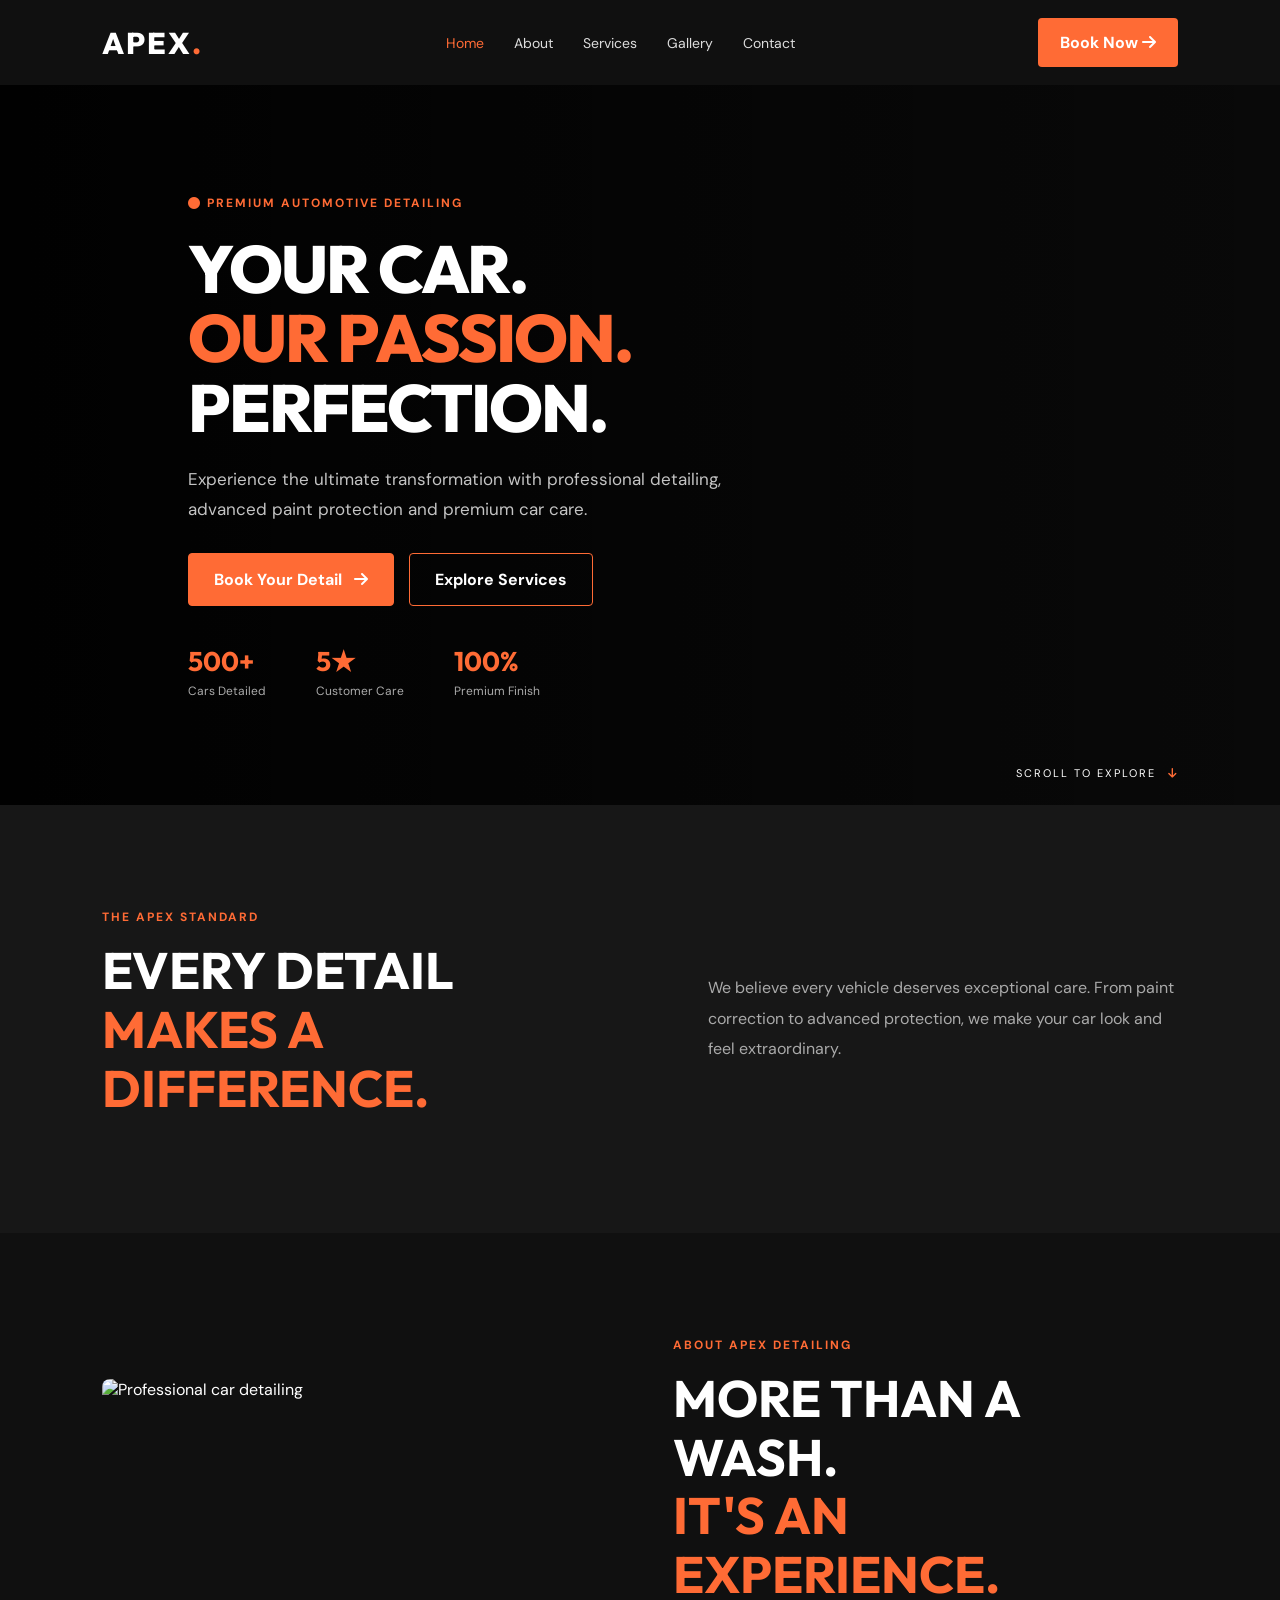
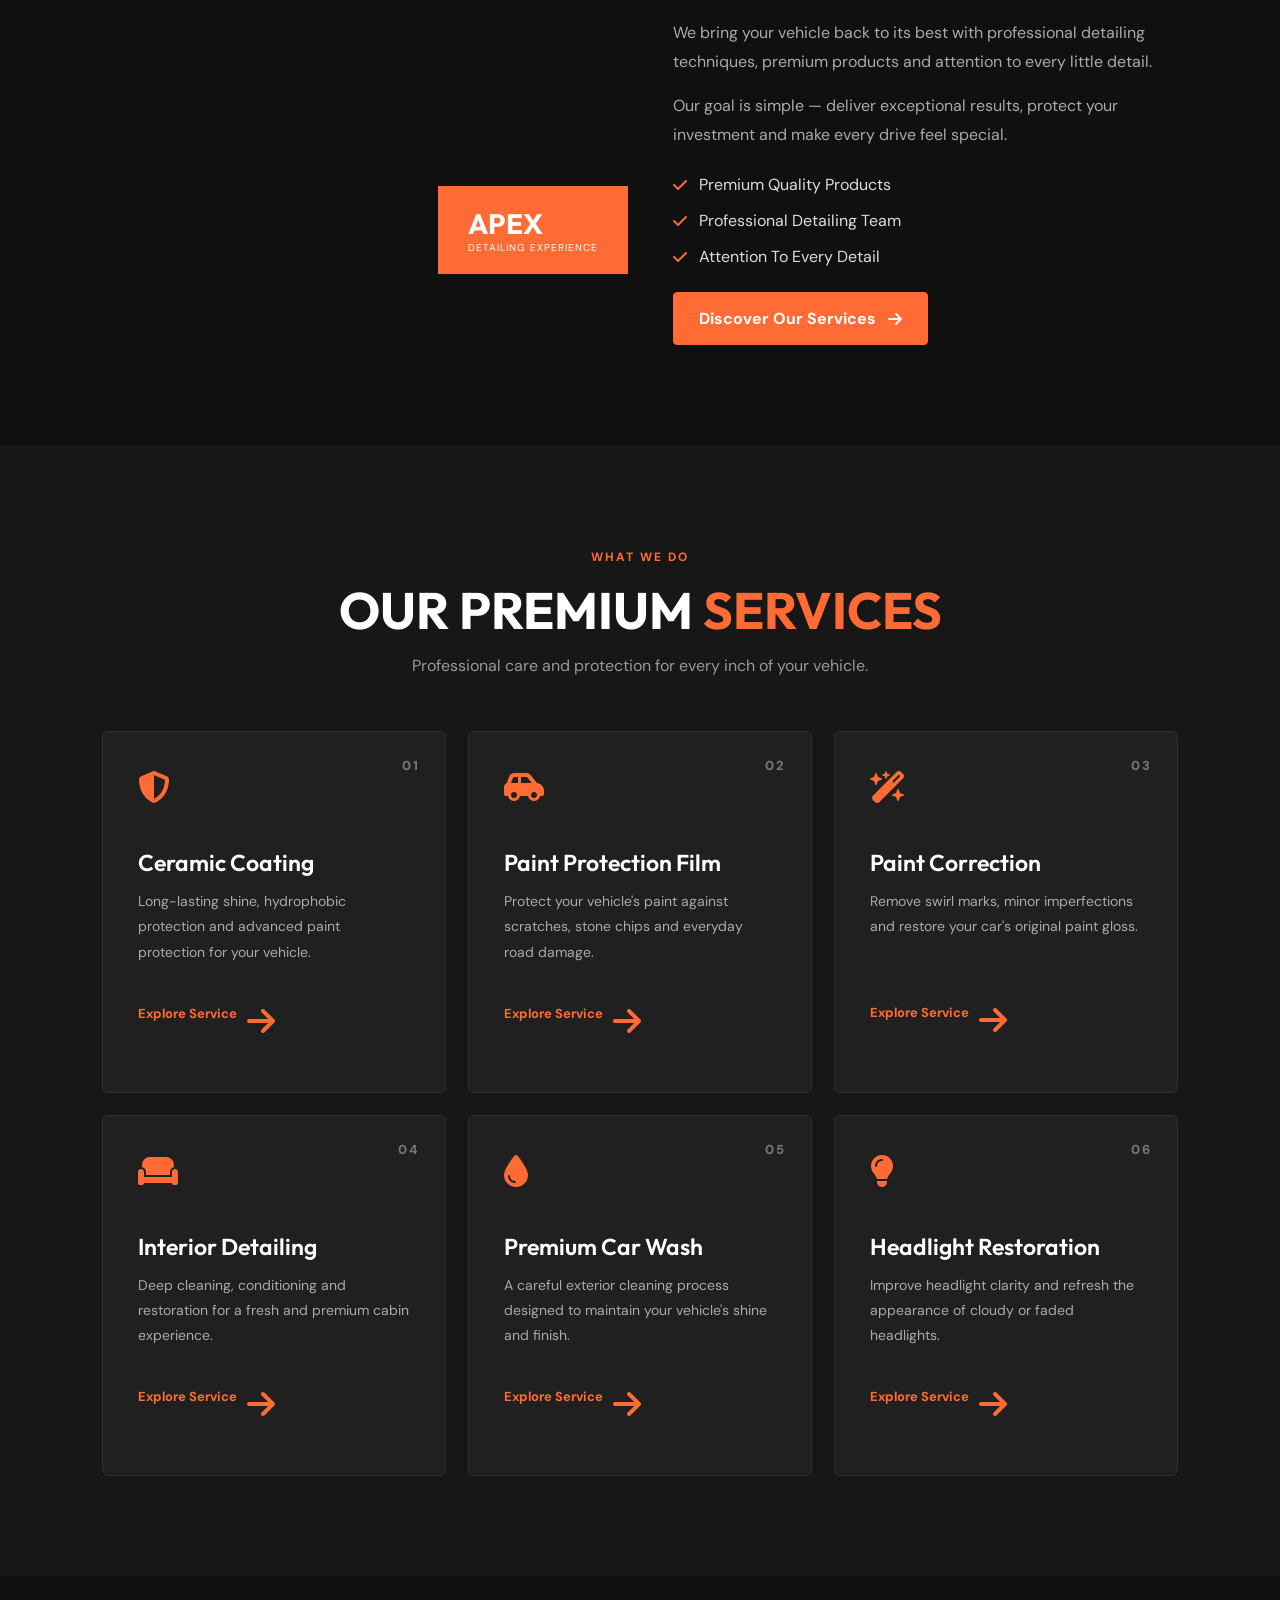
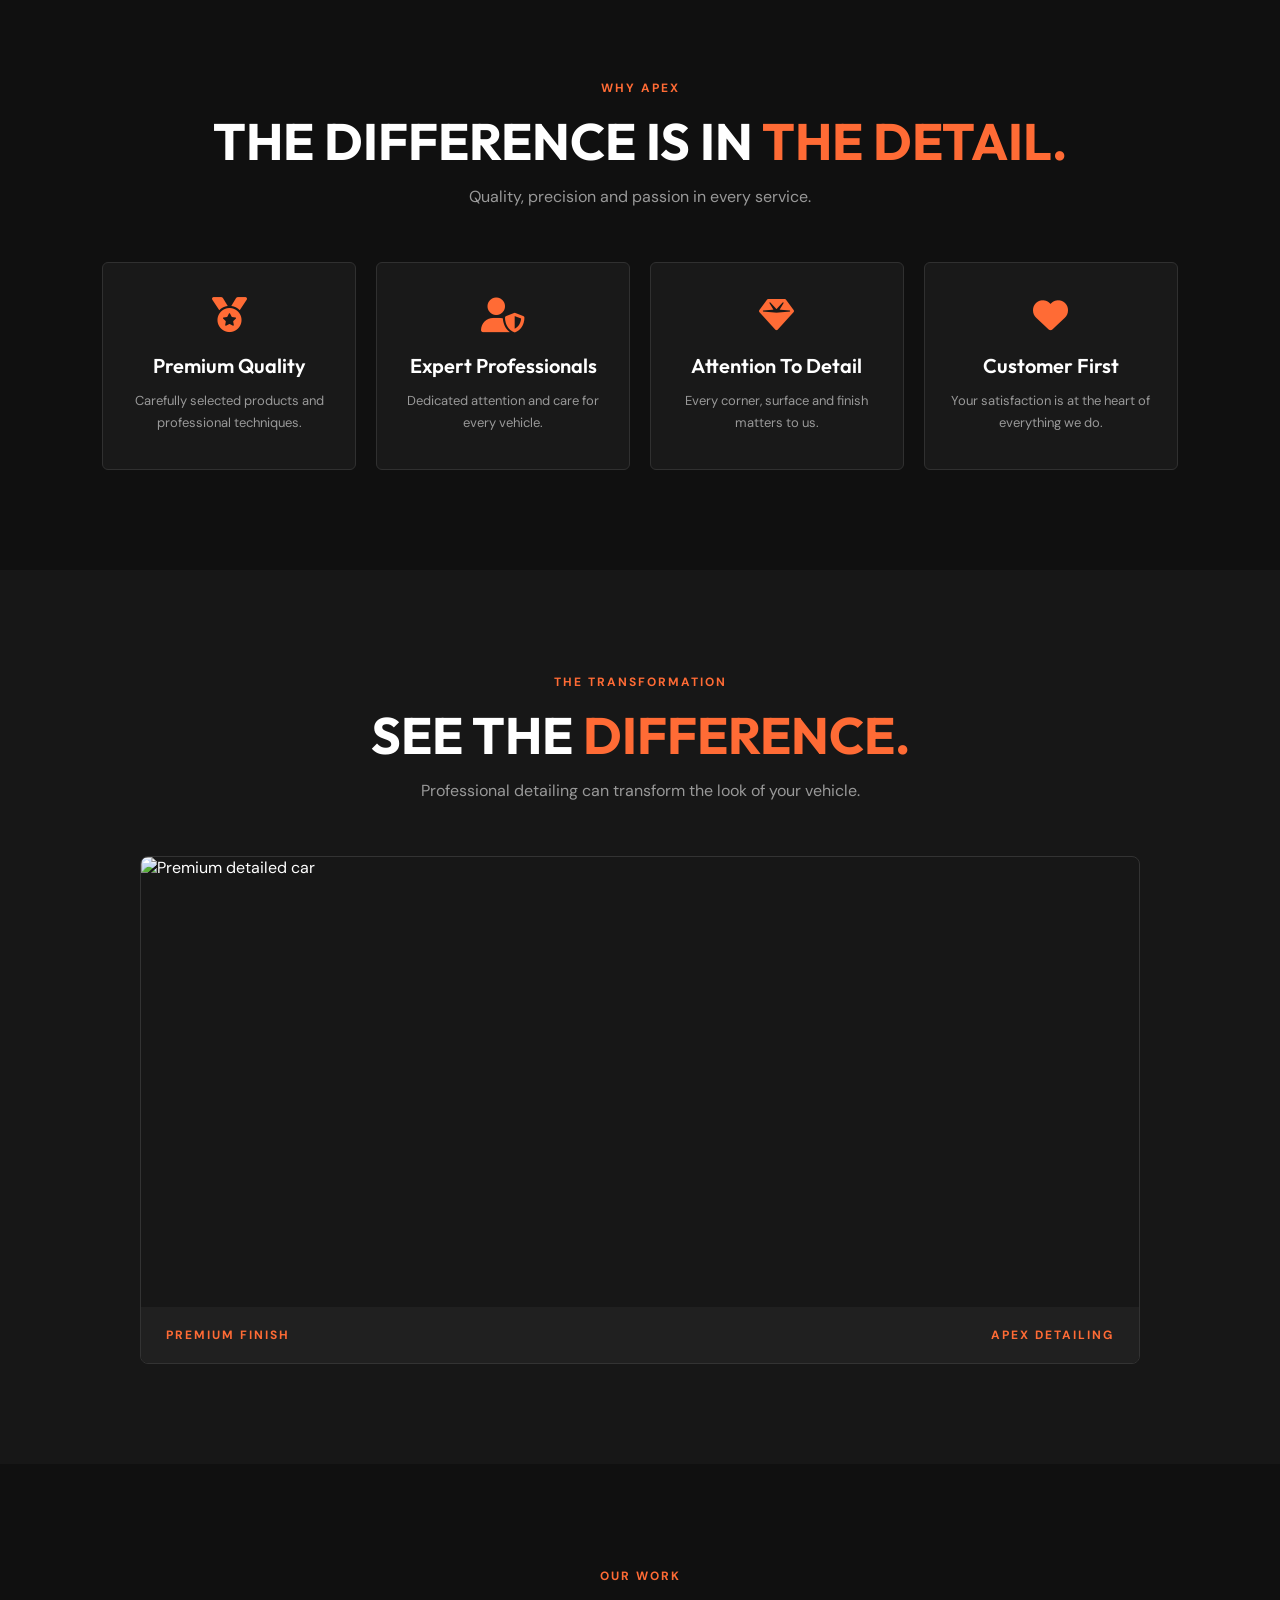
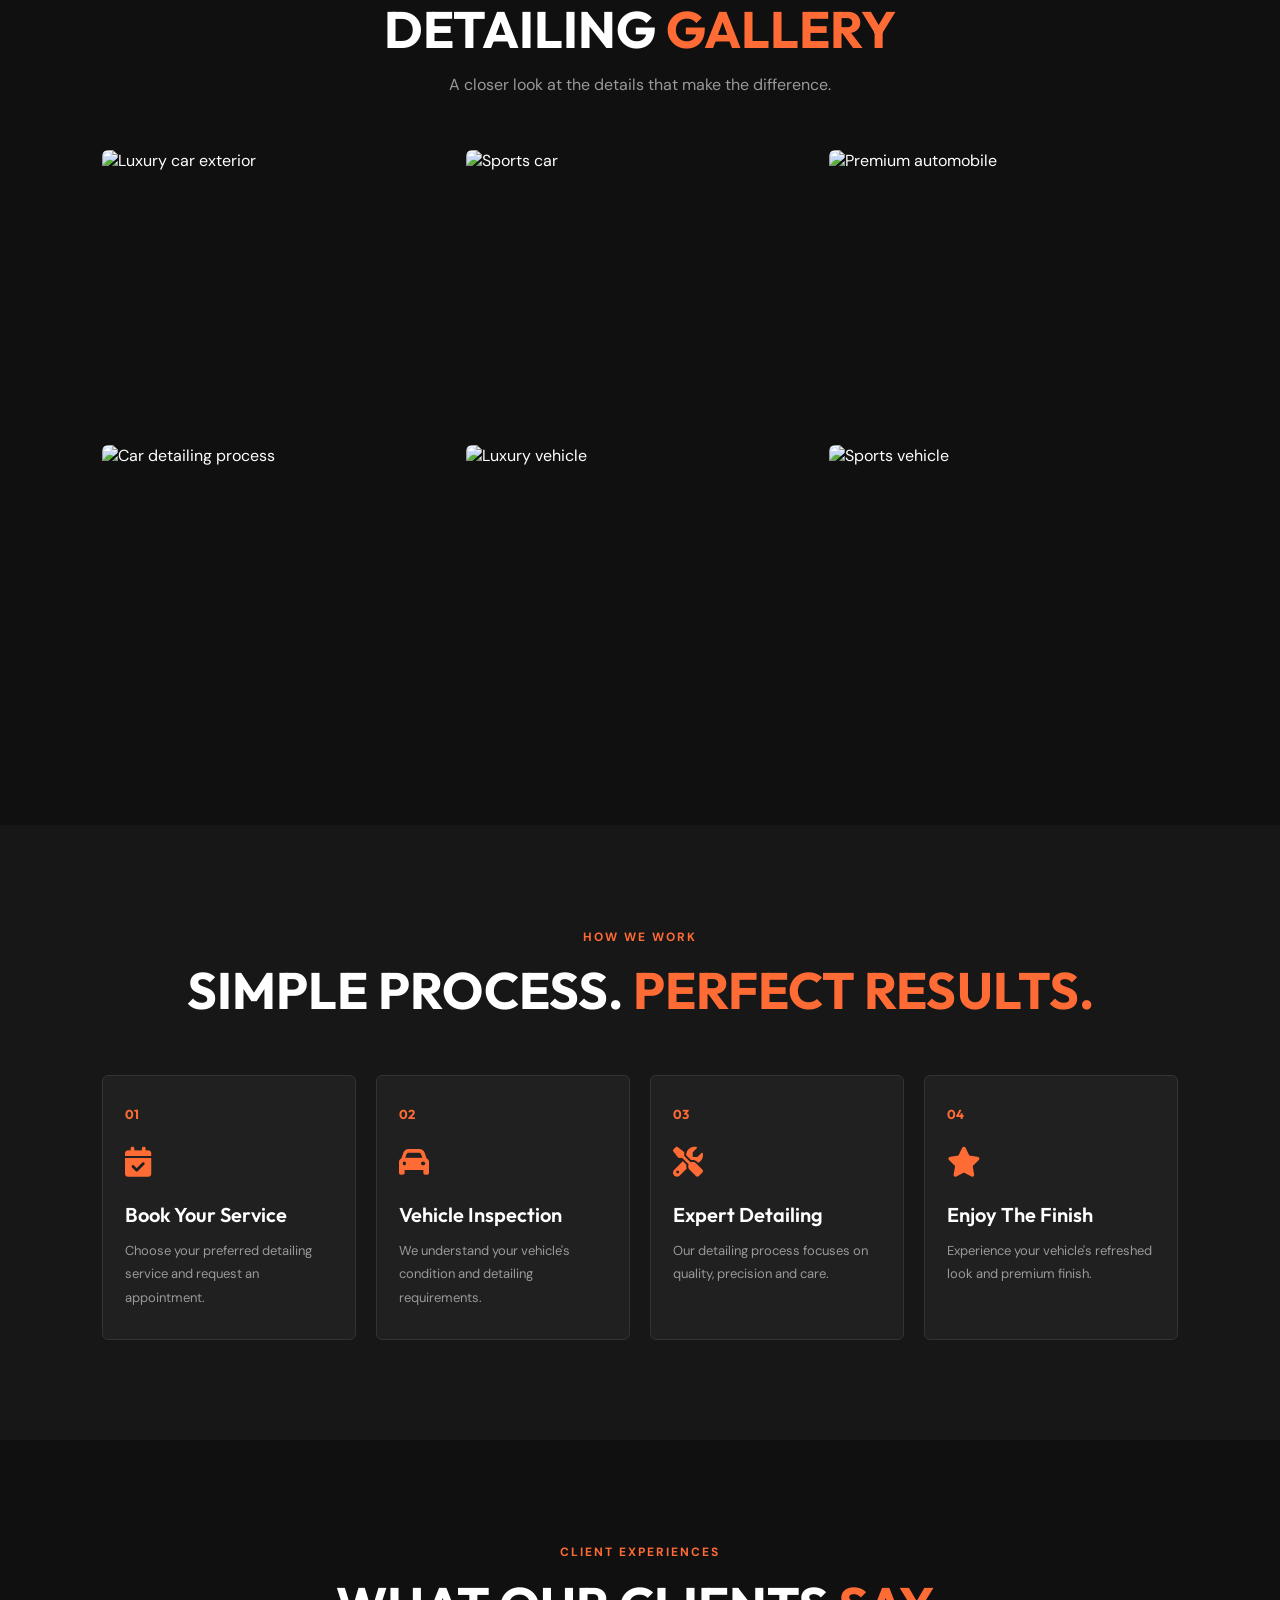
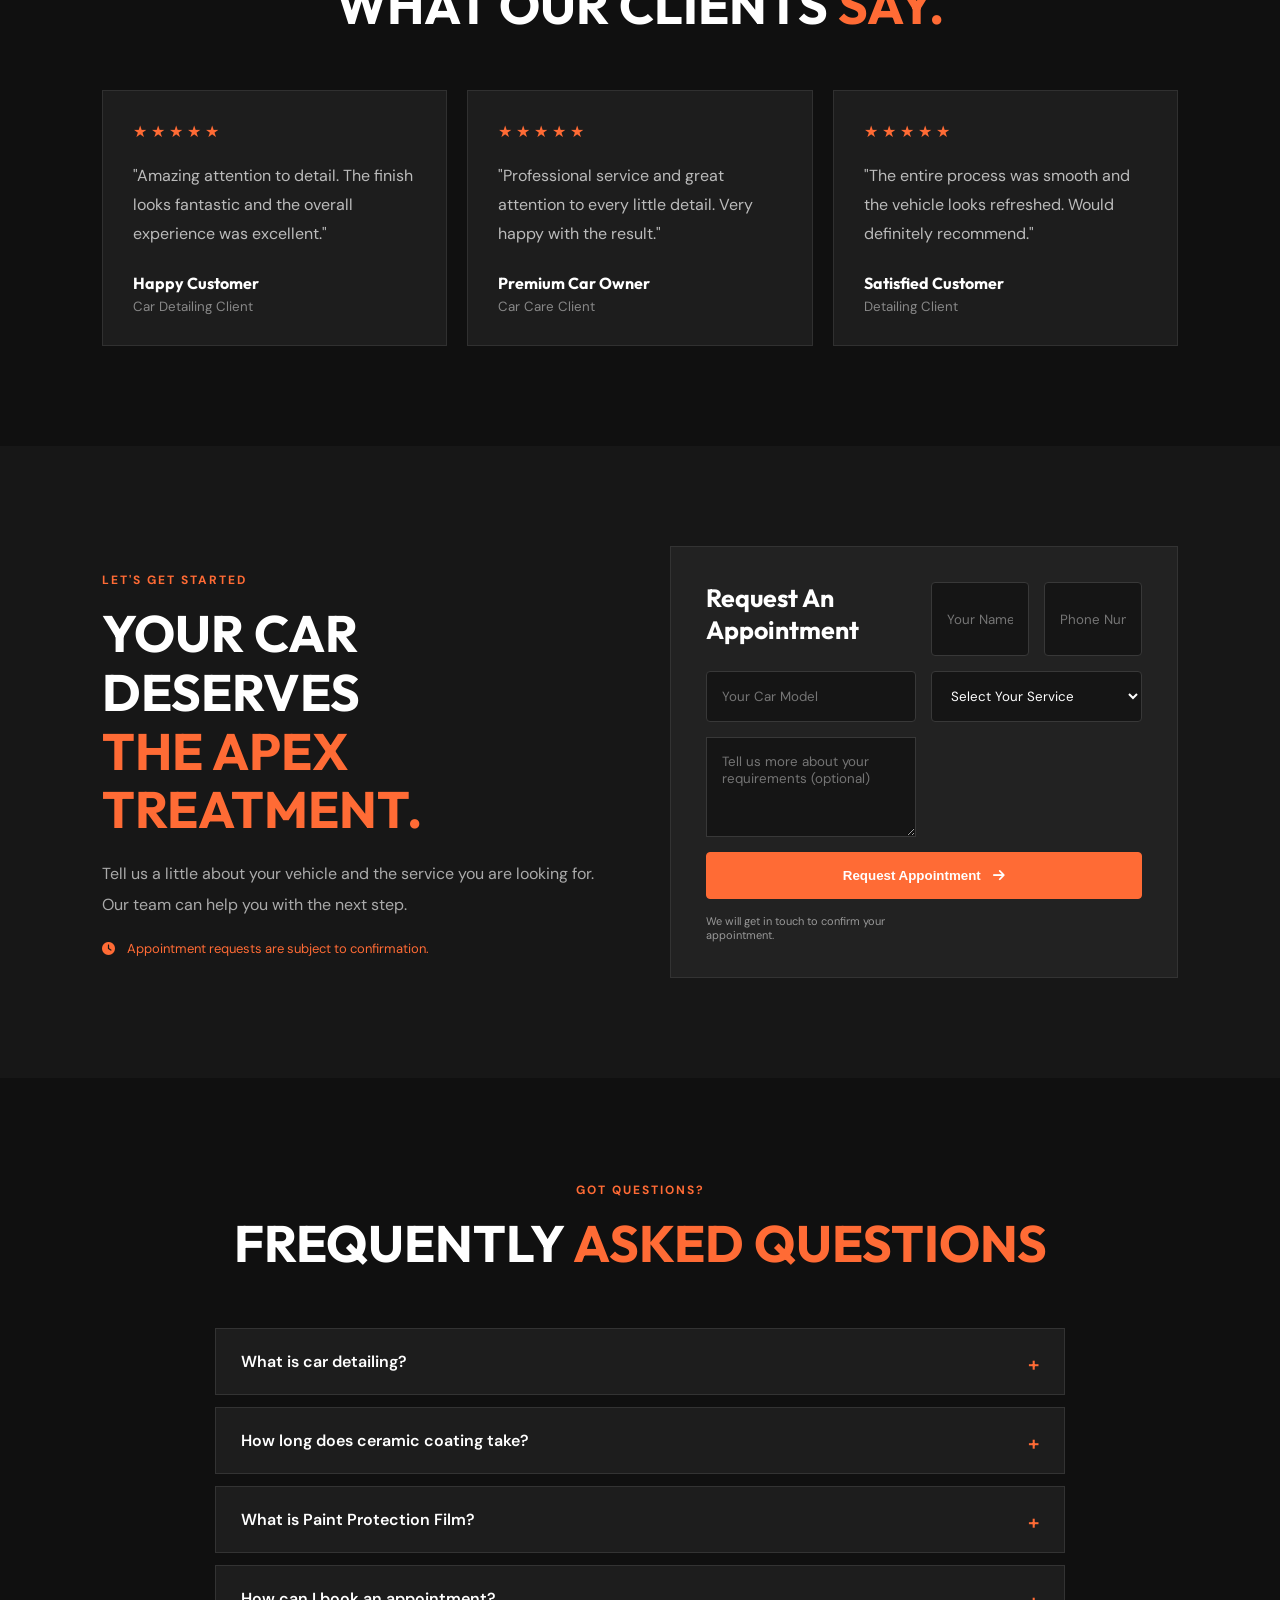
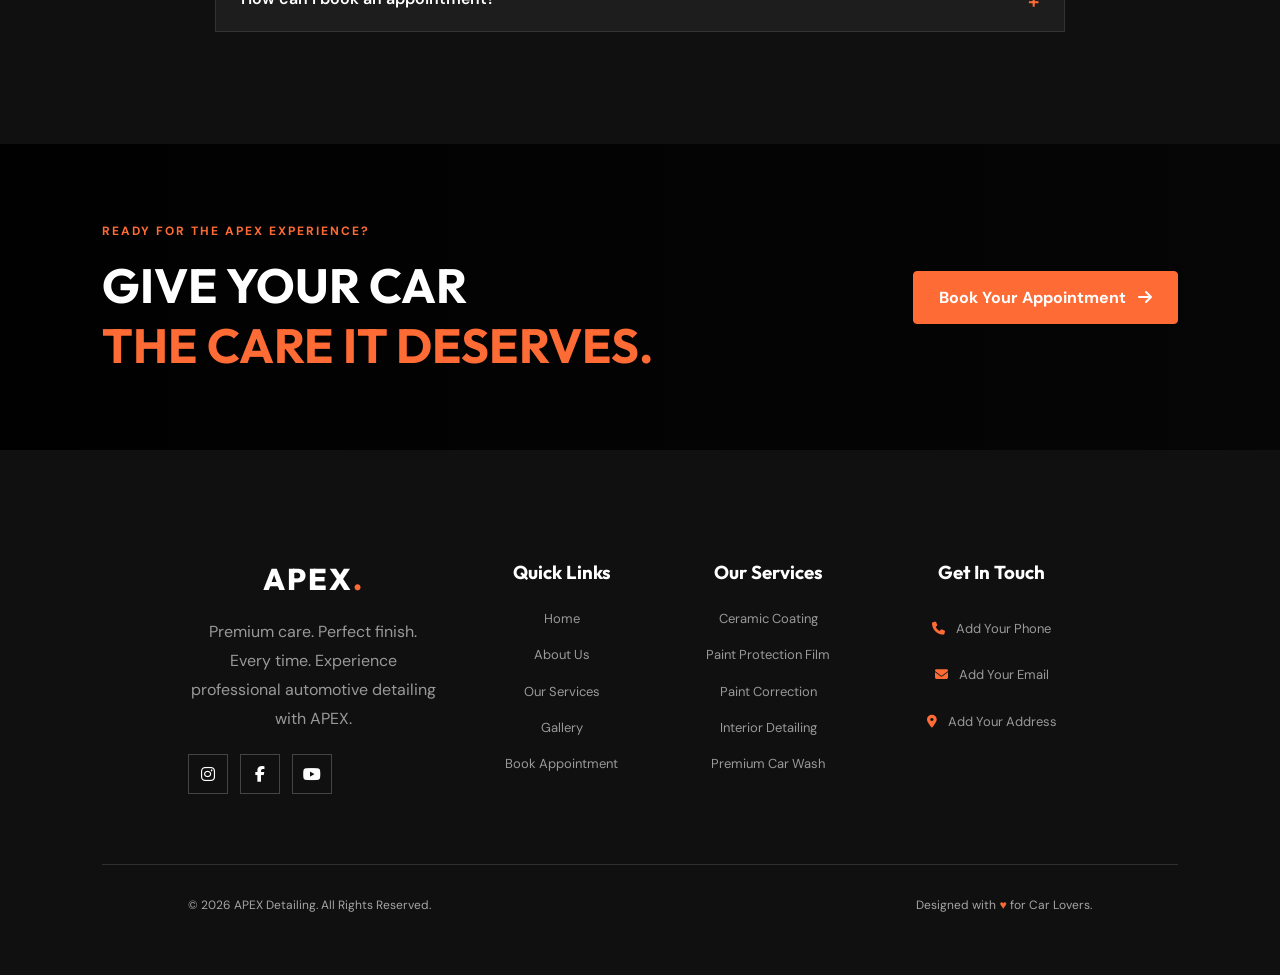
==== index.html @ 1a7682ca "initial website" ====
<!DOCTYPE html>
<html lang="en">
<head>
    <meta charset="UTF-8">
    <meta name="viewport" content="width=device-width, initial-scale=1.0">

    <title>APEX Detailing | Premium Car Care & Protection</title>

    <meta name="description" content="APEX Detailing offers premium car detailing, ceramic coating, paint protection film, interior detailing and paint correction.">

    <link rel="preconnect" href="https://fonts.googleapis.com">
    <link rel="preconnect" href="https://fonts.gstatic.com" crossorigin>

    <link href="https://fonts.googleapis.com/css2?family=DM+Sans:wght@400;500;600;700&family=Outfit:wght@400;500;600;700;800&display=swap" rel="stylesheet">

    <link rel="stylesheet" href="https://cdnjs.cloudflare.com/ajax/libs/font-awesome/6.5.0/css/all.min.css">

    <link rel="stylesheet" href="style.css">
</head>

<body>

<!-- NAVBAR -->
<header class="navbar">
    <a href="#home" class="logo">APEX<span>.</span></a>

    <nav id="navLinks">
        <a href="#home" class="active">Home</a>
        <a href="index.html">About</a>
        <a href="services.html">Services</a>
        <a href="gallery.html">Gallery</a>
        <a href="contact.html">Contact</a>
    </nav>

    <a href="booking.html" class="nav-btn">
        Book Now <i class="fa-solid fa-arrow-right"></i>
    </a>

    <button class="menu-btn" id="menuBtn" aria-label="Open menu">
        <i class="fa-solid fa-bars"></i>
    </button>
</header>


<!-- HERO SECTION -->
<section class="hero" id="home">

    <div class="hero-overlay"></div>

    <div class="hero-content">

        <span class="tag">
            <i class="fa-solid fa-circle"></i>
            PREMIUM AUTOMOTIVE DETAILING
        </span>

        <h1>
            YOUR CAR.<br>
            <span>OUR PASSION.</span><br>
            PERFECTION.
        </h1>

        <p>
            Experience the ultimate transformation with professional
            detailing, advanced paint protection and premium car care.
        </p>

        <div class="hero-buttons">

            <a href="#booking" class="primary-btn">
                Book Your Detail
                <i class="fa-solid fa-arrow-right"></i>
            </a>

            <a href="#services" class="secondary-btn">
                Explore Services
            </a>

        </div>

        <div class="hero-stats">

            <div>
                <strong>500+</strong>
                <small>Cars Detailed</small>
            </div>

            <div>
                <strong>5★</strong>
                <small>Customer Care</small>
            </div>

            <div>
                <strong>100%</strong>
                <small>Premium Finish</small>
            </div>

        </div>

    </div>

    <div class="hero-scroll">
        <span>SCROLL TO EXPLORE</span>
        <i class="fa-solid fa-arrow-down"></i>
    </div>

</section>


<!-- BRAND INTRO -->
<section class="brand-intro section">

    <div class="brand-intro-content">

        <span class="tag">THE APEX STANDARD</span>

        <h2>
            EVERY DETAIL<br>
            <span>MAKES A DIFFERENCE.</span>
        </h2>

    </div>

    <p>
        We believe every vehicle deserves exceptional care.
        From paint correction to advanced protection, we make
        your car look and feel extraordinary.
    </p>

</section>


<!-- ABOUT SECTION -->
<section class="about section" id="about">

    <div class="about-image">
        <img
            src="https://images.unsplash.com/photo-1607860108855-64acf2078ed9?w=1000"
            alt="Professional car detailing"
        >

        <div class="experience-box">
            <strong>APEX</strong>
            <span>DETAILING EXPERIENCE</span>
        </div>
    </div>

    <div class="about-content">

        <span class="tag">ABOUT APEX DETAILING</span>

        <h2>
            MORE THAN A WASH.<br>
            <span>IT'S AN EXPERIENCE.</span>
        </h2>

        <p>
            We bring your vehicle back to its best with professional
            detailing techniques, premium products and attention
            to every little detail.
        </p>

        <p>
            Our goal is simple — deliver exceptional results,
            protect your investment and make every drive feel special.
        </p>

        <div class="about-points">

            <div>
                <i class="fa-solid fa-check"></i>
                Premium Quality Products
            </div>

            <div>
                <i class="fa-solid fa-check"></i>
                Professional Detailing Team
            </div>

            <div>
                <i class="fa-solid fa-check"></i>
                Attention To Every Detail
            </div>

        </div>

        <a href="#services" class="primary-btn">
            Discover Our Services
            <i class="fa-solid fa-arrow-right"></i>
        </a>

    </div>

</section>


<!-- SERVICES SECTION -->
<section class="services section" id="services">

    <div class="section-title">

        <span class="tag">WHAT WE DO</span>

        <h2>
            OUR PREMIUM <span>SERVICES</span>
        </h2>

        <p>
            Professional care and protection for every inch of your vehicle.
        </p>

    </div>


    <div class="service-grid">

        <div class="service-card">

            <div class="service-icon">
                <i class="fa-solid fa-shield-halved"></i>
            </div>

            <span class="service-number">01</span>

            <h3>Ceramic Coating</h3>

            <p>
                Long-lasting shine, hydrophobic protection and
                advanced paint protection for your vehicle.
            </p>

            <a href="#booking">
                Explore Service <i class="fa-solid fa-arrow-right"></i>
            </a>

        </div>


        <div class="service-card">

            <div class="service-icon">
                <i class="fa-solid fa-car-side"></i>
            </div>

            <span class="service-number">02</span>

            <h3>Paint Protection Film</h3>

            <p>
                Protect your vehicle's paint against scratches,
                stone chips and everyday road damage.
            </p>

            <a href="#booking">
                Explore Service <i class="fa-solid fa-arrow-right"></i>
            </a>

        </div>


        <div class="service-card">

            <div class="service-icon">
                <i class="fa-solid fa-wand-magic-sparkles"></i>
            </div>

            <span class="service-number">03</span>

            <h3>Paint Correction</h3>

            <p>
                Remove swirl marks, minor imperfections and
                restore your car's original paint gloss.
            </p>

            <a href="#booking">
                Explore Service <i class="fa-solid fa-arrow-right"></i>
            </a>

        </div>


        <div class="service-card">

            <div class="service-icon">
                <i class="fa-solid fa-couch"></i>
            </div>

            <span class="service-number">04</span>

            <h3>Interior Detailing</h3>

            <p>
                Deep cleaning, conditioning and restoration
                for a fresh and premium cabin experience.
            </p>

            <a href="#booking">
                Explore Service <i class="fa-solid fa-arrow-right"></i>
            </a>

        </div>


        <div class="service-card">

            <div class="service-icon">
                <i class="fa-solid fa-droplet"></i>
            </div>

            <span class="service-number">05</span>

            <h3>Premium Car Wash</h3>

            <p>
                A careful exterior cleaning process designed
                to maintain your vehicle's shine and finish.
            </p>

            <a href="#booking">
                Explore Service <i class="fa-solid fa-arrow-right"></i>
            </a>

        </div>


        <div class="service-card">

            <div class="service-icon">
                <i class="fa-solid fa-lightbulb"></i>
            </div>

            <span class="service-number">06</span>

            <h3>Headlight Restoration</h3>

            <p>
                Improve headlight clarity and refresh the
                appearance of cloudy or faded headlights.
            </p>

            <a href="#booking">
                Explore Service <i class="fa-solid fa-arrow-right"></i>
            </a>

        </div>

    </div>

</section>


<!-- WHY CHOOSE US -->
<section class="why-us section">

    <div class="section-title">

        <span class="tag">WHY APEX</span>

        <h2>
            THE DIFFERENCE IS IN <span>THE DETAIL.</span>
        </h2>

        <p>
            Quality, precision and passion in every service.
        </p>

    </div>


    <div class="why-grid">

        <div class="why-card">
            <i class="fa-solid fa-medal"></i>
            <h3>Premium Quality</h3>
            <p>Carefully selected products and professional techniques.</p>
        </div>

        <div class="why-card">
            <i class="fa-solid fa-user-shield"></i>
            <h3>Expert Professionals</h3>
            <p>Dedicated attention and care for every vehicle.</p>
        </div>

        <div class="why-card">
            <i class="fa-solid fa-gem"></i>
            <h3>Attention To Detail</h3>
            <p>Every corner, surface and finish matters to us.</p>
        </div>

        <div class="why-card">
            <i class="fa-solid fa-heart"></i>
            <h3>Customer First</h3>
            <p>Your satisfaction is at the heart of everything we do.</p>
        </div>

    </div>

</section>


<!-- BEFORE AFTER SECTION -->
<section class="comparison section">

    <div class="section-title">

        <span class="tag">THE TRANSFORMATION</span>

        <h2>
            SEE THE <span>DIFFERENCE.</span>
        </h2>

        <p>
            Professional detailing can transform the look of your vehicle.
        </p>

    </div>

    <div class="comparison-box">

        <div class="comparison-image">
            <img
                src="https://images.unsplash.com/photo-1492144534655-ae79c964c9d7?w=1200"
                alt="Premium detailed car"
            >
        </div>

        <div class="comparison-caption">
            <span>PREMIUM FINISH</span>
            <span>APEX DETAILING</span>
        </div>

    </div>

</section>


<!-- GALLERY SECTION -->
<section class="gallery section" id="gallery">

    <div class="section-title">

        <span class="tag">OUR WORK</span>

        <h2>
            DETAILING <span>GALLERY</span>
        </h2>

        <p>
            A closer look at the details that make the difference.
        </p>

    </div>


    <div class="gallery-grid">

        <div class="gallery-item">
            <img
                src="https://images.unsplash.com/photo-1492144534655-ae79c964c9d7?w=900"
                alt="Luxury car exterior"
                loading="lazy"
            >
            <div class="gallery-overlay">
                <span>EXTERIOR DETAILING</span>
            </div>
        </div>

        <div class="gallery-item">
            <img
                src="https://images.unsplash.com/photo-1503376780353-7e6692767b70?w=900"
                alt="Sports car"
                loading="lazy"
            >
            <div class="gallery-overlay">
                <span>PAINT PROTECTION</span>
            </div>
        </div>

        <div class="gallery-item">
            <img
                src="https://images.unsplash.com/photo-1503736334956-4c8f8e92946d?w=900"
                alt="Premium automobile"
                loading="lazy"
            >
            <div class="gallery-overlay">
                <span>PREMIUM FINISH</span>
            </div>
        </div>

        <div class="gallery-item">
            <img
                src="https://images.unsplash.com/photo-1607860108855-64acf2078ed9?w=900"
                alt="Car detailing process"
                loading="lazy"
            >
            <div class="gallery-overlay">
                <span>DETAILING PROCESS</span>
            </div>
        </div>

        <div class="gallery-item">
            <img
                src="https://images.unsplash.com/photo-1549317661-bd32c8ce0db2?w=900"
                alt="Luxury vehicle"
                loading="lazy"
            >
            <div class="gallery-overlay">
                <span>VEHICLE CARE</span>
            </div>
        </div>

        <div class="gallery-item">
            <img
                src="https://images.unsplash.com/photo-1552519507-da3b142c6e3d?w=900"
                alt="Sports vehicle"
                loading="lazy"
            >
            <div class="gallery-overlay">
                <span>APEX EXPERIENCE</span>
            </div>
        </div>

    </div>

</section>


<!-- PROCESS SECTION -->
<section class="process-section section">

    <div class="section-title">

        <span class="tag">HOW WE WORK</span>

        <h2>
            SIMPLE PROCESS. <span>PERFECT RESULTS.</span>
        </h2>

    </div>


    <div class="process-grid">

        <div class="process-card">
            <span>01</span>
            <i class="fa-solid fa-calendar-check"></i>
            <h3>Book Your Service</h3>
            <p>Choose your preferred detailing service and request an appointment.</p>
        </div>

        <div class="process-card">
            <span>02</span>
            <i class="fa-solid fa-car"></i>
            <h3>Vehicle Inspection</h3>
            <p>We understand your vehicle's condition and detailing requirements.</p>
        </div>

        <div class="process-card">
            <span>03</span>
            <i class="fa-solid fa-screwdriver-wrench"></i>
            <h3>Expert Detailing</h3>
            <p>Our detailing process focuses on quality, precision and care.</p>
        </div>

        <div class="process-card">
            <span>04</span>
            <i class="fa-solid fa-star"></i>
            <h3>Enjoy The Finish</h3>
            <p>Experience your vehicle's refreshed look and premium finish.</p>
        </div>

    </div>

</section>


<!-- TESTIMONIALS -->
<section class="testimonials section">

    <div class="section-title">

        <span class="tag">CLIENT EXPERIENCES</span>

        <h2>
            WHAT OUR CLIENTS <span>SAY.</span>
        </h2>

    </div>


    <div class="testimonial-grid">

        <div class="testimonial-card">
            <div class="stars">★★★★★</div>
            <p>
                "Amazing attention to detail. The finish looks fantastic
                and the overall experience was excellent."
            </p>
            <h4>Happy Customer</h4>
            <small>Car Detailing Client</small>
        </div>

        <div class="testimonial-card">
            <div class="stars">★★★★★</div>
            <p>
                "Professional service and great attention to every
                little detail. Very happy with the result."
            </p>
            <h4>Premium Car Owner</h4>
            <small>Car Care Client</small>
        </div>

        <div class="testimonial-card">
            <div class="stars">★★★★★</div>
            <p>
                "The entire process was smooth and the vehicle
                looks refreshed. Would definitely recommend."
            </p>
            <h4>Satisfied Customer</h4>
            <small>Detailing Client</small>
        </div>

    </div>

</section>


<!-- BOOKING SECTION -->
<section class="booking section" id="booking">

    <div class="booking-content">

        <span class="tag">LET'S GET STARTED</span>

        <h2>
            YOUR CAR DESERVES<br>
            <span>THE APEX TREATMENT.</span>
        </h2>

        <p>
            Tell us a little about your vehicle and the service
            you are looking for. Our team can help you with the next step.
        </p>

        <div class="booking-contact">
            <i class="fa-solid fa-clock"></i>
            <span>Appointment requests are subject to confirmation.</span>
        </div>

    </div>


    <form id="bookingForm" class="booking-form">

        <h3>Request An Appointment</h3>

        <div class="form-row">

            <input
                type="text"
                id="bookingName"
                placeholder="Your Name"
                required
            >

            <input
                type="tel"
                id="bookingPhone"
                placeholder="Phone Number"
                required
            >

        </div>

        <input
            type="text"
            id="bookingCar"
            placeholder="Your Car Model"
            required
        >

        <select id="bookingService" required>
            <option value="">Select Your Service</option>
            <option>Ceramic Coating</option>
            <option>Paint Protection Film</option>
            <option>Paint Correction</option>
            <option>Interior Detailing</option>
            <option>Premium Car Wash</option>
            <option>Headlight Restoration</option>
        </select>

        <textarea
            id="bookingMessage"
            placeholder="Tell us more about your requirements (optional)"
            rows="4"
        ></textarea>

        <button type="submit" class="primary-btn">
            Request Appointment
            <i class="fa-solid fa-arrow-right"></i>
        </button>

        <small>We will get in touch to confirm your appointment.</small>

    </form>

</section>


<!-- FAQ SECTION -->
<section class="faq section">

    <div class="section-title">

        <span class="tag">GOT QUESTIONS?</span>

        <h2>
            FREQUENTLY <span>ASKED QUESTIONS</span>
        </h2>

    </div>


    <div class="faq-list">

        <details class="faq-item">
            <summary>What is car detailing?</summary>
            <p>
                Car detailing is a thorough cleaning, restoration
                and finishing process for your vehicle's interior and exterior.
            </p>
        </details>

        <details class="faq-item">
            <summary>How long does ceramic coating take?</summary>
            <p>
                The time depends on vehicle condition, preparation
                and the selected coating package.
            </p>
        </details>

        <details class="faq-item">
            <summary>What is Paint Protection Film?</summary>
            <p>
                Paint Protection Film is a transparent protective film
                designed to help protect vehicle paint from everyday damage.
            </p>
        </details>

        <details class="faq-item">
            <summary>How can I book an appointment?</summary>
            <p>
                Fill out the appointment request form on this page.
                Our team can contact you to confirm the details.
            </p>
        </details>

    </div>

</section>


<!-- FINAL CTA -->
<section class="home-cta">

    <div>
        <span class="tag">READY FOR THE APEX EXPERIENCE?</span>

        <h2>
            GIVE YOUR CAR<br>
            <span>THE CARE IT DESERVES.</span>
        </h2>
    </div>

    <a href="#booking" class="primary-btn">
        Book Your Appointment
        <i class="fa-solid fa-arrow-right"></i>
    </a>

</section>


<!-- FOOTER -->
<footer id="contact">

    <div class="footer-main">

        <div class="footer-about">

            <a href="#home" class="logo">APEX<span>.</span></a>

            <p>
                Premium care. Perfect finish. Every time.
                Experience professional automotive detailing
                with APEX.
            </p>

            <div class="social-links">
                <a href="#" aria-label="Instagram"><i class="fa-brands fa-instagram"></i></a>
                <a href="#" aria-label="Facebook"><i class="fa-brands fa-facebook-f"></i></a>
                <a href="#" aria-label="YouTube"><i class="fa-brands fa-youtube"></i></a>
            </div>

        </div>


        <div class="footer-links">
            <h3>Quick Links</h3>
            <a href="#home">Home</a>
            <a href="#about">About Us</a>
            <a href="#services">Our Services</a>
            <a href="#gallery">Gallery</a>
            <a href="#booking">Book Appointment</a>
        </div>


        <div class="footer-links">
            <h3>Our Services</h3>
            <a href="#services">Ceramic Coating</a>
            <a href="#services">Paint Protection Film</a>
            <a href="#services">Paint Correction</a>
            <a href="#services">Interior Detailing</a>
            <a href="#services">Premium Car Wash</a>
        </div>


        <div class="footer-links">
            <h3>Get In Touch</h3>
            <p><i class="fa-solid fa-phone"></i> Add Your Phone</p>
            <p><i class="fa-solid fa-envelope"></i> Add Your Email</p>
            <p><i class="fa-solid fa-location-dot"></i> Add Your Address</p>
        </div>

    </div>


    <div class="footer-bottom">
        <p>© 2026 APEX Detailing. All Rights Reserved.</p>
        <p>Designed with <span>♥</span> for Car Lovers.</p>
    </div>

</footer>


<script src="script.js"></script>

</body>
</html>
---- style.css ----
* {
    margin: 0;
    padding: 0;
    box-sizing: border-box;
}

html {
    scroll-behavior: smooth;
}

body {
    background: #101010;
    color: white;
    font-family: 'DM Sans', sans-serif;
}

:root {
    --orange: #ff6b35;
    --dark: #101010;
    --gray: #a5a5a5;
}

a {
    text-decoration: none;
    color: inherit;
}

.navbar {
    height: 85px;
    padding: 0 8%;
    display: flex;
    justify-content: space-between;
    align-items: center;
    background: #101010;
    position: sticky;
    top: 0;
    z-index: 100;
}

.logo {
    font: 800 30px 'Outfit';
    letter-spacing: 2px;
}

.logo span, .section-title h2 span,
.about-content h2 span {
    color: var(--orange);
}

.navbar nav {
    display: flex;
    gap: 30px;
}

.navbar nav a {
    font-size: 14px;
    color: #ddd;
}

.navbar nav a:hover {
    color: var(--orange);
}

.nav-btn, .primary-btn {
    background: var(--orange);
    padding: 14px 22px;
    border-radius: 4px;
    color: white;
    font-weight: 700;
    border: none;
    cursor: pointer;
    display: inline-block;
}

.menu-btn {
    display: none;
    background: none;
    color: white;
    border: none;
    font-size: 24px;
}

.hero {
    min-height: 660px;
    display: flex;
    align-items: center;
    padding: 70px 8%;
    background:
    linear-gradient(90deg, #101010 5%, rgba(16,16,16,.85) 45%, rgba(16,16,16,.15)),
    url("https://images.unsplash.com/photo-1503376780353-7e6692767b70?w=1800");
    background-size: cover;
    background-position: center;
}

.hero-content {
    max-width: 650px;
}

.tag {
    color: var(--orange);
    font-size: 12px;
    font-weight: 800;
    letter-spacing: 3px;
}

.hero h1 {
    font: 800 clamp(45px, 6vw, 78px)/1.05 'Outfit';
    margin: 22px 0;
}

.hero h1 span {
    color: var(--orange);
}

.hero p, .about-content p {
    color: #bbb;
    line-height: 1.8;
    max-width: 520px;
}

.hero-buttons {
    display: flex;
    gap: 15px;
    margin-top: 30px;
    flex-wrap: wrap;
}

.secondary-btn {
    padding: 14px 22px;
    border: 1px solid white;
    border-radius: 4px;
    font-weight: 700;
}

.hero-stats {
    display: flex;
    gap: 45px;
    margin-top: 55px;
}

.hero-stats strong, .hero-stats small {
    display: block;
}

.hero-stats strong {
    font: 700 27px 'Outfit';
}

.hero-stats small {
    color: var(--gray);
    font-size: 12px;
}

.section {
    padding: 85px 8%;
}

.about {
    display: grid;
    grid-template-columns: 1fr 1fr;
    align-items: center;
    gap: 55px;
}

.about-image {
    min-height: 400px;
    background: url("https://images.unsplash.com/photo-1601362840469-51e4d8d58785?w=1000") center/cover;
    border-radius: 8px;
}

.about-content h2, .section-title h2 {
    font: 700 clamp(30px, 4vw, 46px)/1.2 'Outfit';
    margin: 15px 0;
}

.about-content p {
    margin-bottom: 25px;
}

.services {
    background: #181818;
}

.section-title {
    text-align: center;
    margin-bottom: 40px;
}

.section-title p {
    color: var(--gray);
}

.service-grid {
    display: grid;
    grid-template-columns: repeat(4, 1fr);
    gap: 20px;
}

.service-card {
    background: #222;
    padding: 30px 22px;
    border: 1px solid #333;
    border-radius: 6px;
    transition: .3s;
}

.service-card:hover {
    transform: translateY(-8px);
    border-color: var(--orange);
}

.service-card i {
    font-size: 32px;
    color: var(--orange);
    margin-bottom: 20px;
}

.service-card h3 {
    font: 600 21px 'Outfit';
    margin-bottom: 12px;
}

.service-card p {
    font-size: 13px;
    color: var(--gray);
    line-height: 1.7;
    margin-bottom: 20px;
}

.service-card a {
    color: var(--orange);
    font-size: 13px;
    font-weight: 700;
}

.gallery-grid {
    display: grid;
    grid-template-columns: repeat(3, 1fr);
    gap: 15px;
}

.gallery-grid img {
    width: 100%;
    height: 260px;
    object-fit: cover;
    border-radius: 6px;
    transition: .3s;
}

.gallery-grid img:hover {
    transform: scale(1.02);
}

.booking {
    background: #181818;
}

.booking form {
    max-width: 700px;
    margin: auto;
    display: grid;
    grid-template-columns: 1fr 1fr;
    gap: 15px;
}

.booking input, .booking select {
    width: 100%;
    padding: 15px;
    background: #252525;
    border: 1px solid #444;
    color: white;
    border-radius: 4px;
    outline: none;
}

.booking button {
    grid-column: 1 / -1;
}

footer {
    padding: 40px 8%;
    text-align: center;
}

footer p {
    color: var(--gray);
    margin-top: 10px;
}

.copyright {
    border-top: 1px solid #333;
    padding-top: 20px;
    margin-top: 30px;
    font-size: 12px;
}

@media(max-width: 900px) {
    .service-grid {
        grid-template-columns: repeat(2, 1fr);
    }

    .navbar nav {
        gap: 15px;
    }
}

@media(max-width: 650px) {
    .navbar {
        height: 70px;
        padding: 0 5%;
    }

    .menu-btn {
        display: block;
    }

    .navbar nav {
        display: none;
        position: absolute;
        top: 70px;
        left: 0;
        width: 100%;
        background: #181818;
        flex-direction: column;
        padding: 25px;
    }

    .navbar nav.active {
        display: flex;
    }

    .nav-btn {
        display: none;
    }

    .hero {
        min-height: 600px;
        padding: 45px 6%;
        background-position: 60% center;
    }

    .hero-stats {
        gap: 20px;
    }

    .section {
        padding: 50px 6%;
    }

    .about {
        grid-template-columns: 1fr;
        gap: 25px;
    }

    .about-image {
        min-height: 280px;
    }

    .service-grid, .gallery-grid {
        grid-template-columns: 1fr;
    }

    .gallery-grid img {
        height: 220px;
    }

    .booking form {
        grid-template-columns: 1fr;
    }
}

/* ==============================
   ABOUT PAGE - APEX DETAILING
============================== */

.navbar nav a.active {
    color: #ff6b35;
}

/* About Hero */

.about-hero {
    min-height: 480px;
    padding: 70px 8%;
    display: flex;
    align-items: center;
    background:
        linear-gradient(90deg, #101010 5%, rgba(16,16,16,.8) 55%, rgba(16,16,16,.25)),
        url("https://images.unsplash.com/photo-1492144534655-ae79c964c9d7?w=1600");
    background-size: cover;
    background-position: center;
}

.about-hero-content {
    max-width: 700px;
}

.about-hero h1 {
    font: 800 clamp(38px, 5vw, 65px)/1.1 'Outfit';
    margin: 20px 0;
}

.about-hero h1 span,
.story-content h2 span,
.about-cta h2 span {
    color: #ff6b35;
}

.about-hero p {
    color: #ccc;
    line-height: 1.8;
    max-width: 550px;
    margin-bottom: 25px;
}

/* Story */

.story-section {
    display: grid;
    grid-template-columns: 1fr 1fr;
    gap: 55px;
    align-items: center;
}

.story-image img {
    width: 100%;
    height: 420px;
    object-fit: cover;
    border-radius: 7px;
}

.story-content h2 {
    font: 700 clamp(30px, 4vw, 43px)/1.2 'Outfit';
    margin: 15px 0;
}

.story-content p {
    color: #aaa;
    line-height: 1.8;
    margin-bottom: 15px;
}

/* Stats */

.about-stats {
    padding: 45px 8%;
    display: grid;
    grid-template-columns: repeat(4, 1fr);
    gap: 20px;
    background: #1b1b1b;
    text-align: center;
}

.stat-item h2 {
    color: #ff6b35;
    font: 800 35px 'Outfit';
}

.stat-item p {
    color: #aaa;
    font-size: 13px;
    margin-top: 5px;
}

/* Why Choose Us */

.why-apex {
    background: #181818;
}

.why-grid {
    display: grid;
    grid-template-columns: repeat(4, 1fr);
    gap: 18px;
}

.why-card {
    background: #222;
    padding: 25px 20px;
    border: 1px solid #333;
    border-radius: 6px;
    transition: .3s;
}

.why-card:hover {
    transform: translateY(-6px);
    border-color: #ff6b35;
}

.why-card i {
    color: #ff6b35;
    font-size: 30px;
    margin-bottom: 18px;
}

.why-card h3 {
    font: 600 20px 'Outfit';
    margin-bottom: 10px;
}

.why-card p {
    color: #aaa;
    font-size: 13px;
    line-height: 1.7;
}

/* Process */

.process-grid {
    display: grid;
    grid-template-columns: repeat(4, 1fr);
    gap: 18px;
}

.process-card {
    background: #1c1c1c;
    padding: 25px 20px;
    border-radius: 6px;
    border: 1px solid #333;
}

.process-card span {
    display: block;
    color: #ff6b35;
    font: 800 32px 'Outfit';
    margin-bottom: 15px;
}

.process-card h3 {
    font: 600 20px 'Outfit';
    margin-bottom: 10px;
}

.process-card p {
    color: #aaa;
    font-size: 13px;
    line-height: 1.7;
}

/* CTA */

.about-cta {
    text-align: center;
    padding: 60px 20px;
    background:
        linear-gradient(rgba(0,0,0,.82), rgba(0,0,0,.82)),
        url("https://images.unsplash.com/photo-1503376780353-7e6692767b70?w=1400") center/cover;
}

.about-cta h2 {
    font: 700 clamp(30px, 4vw, 46px)/1.2 'Outfit';
    margin: 15px 0;
}

.about-cta p {
    color: #bbb;
    margin-bottom: 25px;
}

/* Responsive */

@media(max-width: 900px) {
    .why-grid,
    .process-grid {
        grid-template-columns: repeat(2, 1fr);
    }

    .story-section {
        gap: 30px;
    }
}

@media(max-width: 650px) {
    .about-hero {
        min-height: 400px;
        padding: 45px 6%;
    }

    .story-section {
        grid-template-columns: 1fr;
        gap: 25px;
    }

    .story-image img {
        height: 280px;
    }

    .about-stats {
        grid-template-columns: repeat(2, 1fr);
        padding: 30px 6%;
        gap: 25px;
    }

    .why-grid,
    .process-grid {
        grid-template-columns: 1fr;
    }

    .about-cta {
        padding: 45px 6%;
    }
}

/* ==============================
   APEX SERVICES PAGE
============================== */

.services-hero {
    min-height: 440px;
    padding: 65px 8%;
    display: flex;
    align-items: center;
    background:
        linear-gradient(90deg, #101010 5%, rgba(16,16,16,.78) 60%, rgba(16,16,16,.2)),
        url("https://images.unsplash.com/photo-1503376780353-7e6692767b70?w=1600") center/cover;
}

.services-hero-content {
    max-width: 700px;
}

.services-hero h1 {
    font: 800 clamp(38px, 5vw, 65px)/1.1 'Outfit';
    margin: 18px 0;
}

.services-hero h1 span,
.services-intro h2 span,
.services-cta h2 span,
.section-title h2 span {
    color: #ff6b35;
}

.services-hero p {
    color: #ccc;
    line-height: 1.8;
    margin-bottom: 25px;
    max-width: 550px;
}

.services-intro {
    padding-bottom: 20px;
}

.service-list-grid {
    display: grid;
    grid-template-columns: repeat(2, 1fr);
    gap: 22px;
}

.detail-service-card {
    background: #1b1b1b;
    border: 1px solid #333;
    border-radius: 7px;
    overflow: hidden;
    transition: .3s;
}

.detail-service-card:hover {
    transform: translateY(-5px);
    border-color: #ff6b35;
}

.detail-service-image {
    height: 230px;
    overflow: hidden;
}

.detail-service-image img {
    width: 100%;
    height: 100%;
    object-fit: cover;
    transition: .5s;
}

.detail-service-card:hover img {
    transform: scale(1.05);
}

.detail-service-info {
    padding: 23px;
}

.service-number {
    color: #ff6b35;
    font-size: 11px;
    font-weight: 800;
    letter-spacing: 2px;
}

.detail-service-info h3 {
    font: 700 24px 'Outfit';
    margin: 10px 0;
}

.detail-service-info p {
    color: #aaa;
    font-size: 13px;
    line-height: 1.7;
}

.detail-service-info ul {
    list-style: none;
    margin: 17px 0;
}

.detail-service-info li {
    color: #ccc;
    font-size: 13px;
    margin: 9px 0;
}

.detail-service-info li::before {
    content: "✓";
    color: #ff6b35;
    margin-right: 10px;
    font-weight: 800;
}

.service-book {
    display: inline-flex;
    gap: 10px;
    align-items: center;
    color: #ff6b35;
    font-size: 13px;
    font-weight: 700;
}

.service-benefits {
    background: #181818;
}

.benefit-grid {
    display: grid;
    grid-template-columns: repeat(4, 1fr);
    gap: 18px;
}

.benefit-card {
    padding: 25px 18px;
    background: #222;
    border: 1px solid #333;
    border-radius: 6px;
    text-align: center;
    transition: .3s;
}

.benefit-card:hover {
    border-color: #ff6b35;
    transform: translateY(-5px);
}

.benefit-card i {
    color: #ff6b35;
    font-size: 30px;
    margin-bottom: 15px;
}

.benefit-card h3 {
    font: 600 19px 'Outfit';
    margin-bottom: 10px;
}

.benefit-card p {
    color: #aaa;
    font-size: 13px;
    line-height: 1.6;
}

.services-cta {
    text-align: center;
    padding: 55px 20px;
    background: #202020;
}

.services-cta h2 {
    font: 700 clamp(28px, 4vw, 42px) 'Outfit';
    margin: 15px 0;
}

.services-cta p {
    color: #aaa;
    margin-bottom: 22px;
}

@media(max-width: 900px) {
    .benefit-grid {
        grid-template-columns: repeat(2, 1fr);
    }
}

@media(max-width: 650px) {
    .services-hero {
        min-height: 350px;
        padding: 40px 6%;
    }

    .service-list-grid {
        grid-template-columns: 1fr;
    }

    .detail-service-image {
        height: 200px;
    }

    .benefit-grid {
        grid-template-columns: 1fr;
    }

    .detail-service-info {
        padding: 18px;
    }

    .services-cta {
        padding: 40px 6%;
    }
}

/* ==============================
   APEX GALLERY PAGE
============================== */

.gallery-hero {
    min-height: 400px;
    padding: 65px 8%;
    display: flex;
    align-items: center;
    background:
        linear-gradient(90deg, #101010 5%, rgba(16,16,16,.75) 65%, rgba(16,16,16,.2)),
        url("https://images.unsplash.com/photo-1492144534655-ae79c964c9d7?w=1600") center/cover;
}

.gallery-hero h1 {
    font: 800 clamp(40px, 6vw, 70px)/1.1 'Outfit';
    margin: 18px 0;
}

.gallery-hero h1 span,
.gallery-cta h2 span,
.section-title h2 span {
    color: #ff6b35;
}

.gallery-hero p {
    max-width: 520px;
    color: #ccc;
    line-height: 1.8;
    margin-bottom: 25px;
}

/* Before After */

.before-after {
    background: #181818;
}

.comparison-container {
    position: relative;
    max-width: 900px;
    height: 450px;
    margin: auto;
    overflow: hidden;
    border-radius: 8px;
    user-select: none;
}

.comparison-after {
    width: 100%;
    height: 100%;
    object-fit: cover;
}

.comparison-before {
    position: absolute;
    inset: 0;
    width: 50%;
    overflow: hidden;
}

.comparison-before img {
    width: 900px;
    max-width: none;
    height: 100%;
    object-fit: cover;
}

.comparison-line {
    position: absolute;
    top: 0;
    bottom: 0;
    left: 50%;
    width: 3px;
    background: #ff6b35;
    transform: translateX(-50%);
    display: flex;
    align-items: center;
    justify-content: center;
    pointer-events: none;
}

.comparison-line span {
    width: 42px;
    height: 42px;
    border-radius: 50%;
    background: #ff6b35;
    color: white;
    display: grid;
    place-items: center;
}

.comparison-label {
    position: absolute;
    bottom: 18px;
    padding: 8px 15px;
    background: #101010;
    color: white;
    font-size: 12px;
    font-weight: 800;
    letter-spacing: 1px;
}

.before-label {
    left: 18px;
}

.after-label {
    right: 18px;
}

#comparisonSlider {
    position: absolute;
    inset: 0;
    width: 100%;
    height: 100%;
    opacity: 0;
    cursor: ew-resize;
}

.comparison-hint {
    text-align: center;
    color: #aaa;
    font-size: 13px;
    margin-top: 18px;
}

/* Filters */

.gallery-filters {
    display: flex;
    justify-content: center;
    flex-wrap: wrap;
    gap: 12px;
    margin-bottom: 30px;
}

.gallery-filter {
    background: #222;
    border: 1px solid #444;
    color: white;
    padding: 10px 22px;
    border-radius: 30px;
    cursor: pointer;
    font-weight: 600;
    transition: .3s;
}

.gallery-filter:hover,
.gallery-filter.active {
    background: #ff6b35;
    border-color: #ff6b35;
}

/* Portfolio */

.portfolio-grid {
    display: grid;
    grid-template-columns: repeat(3, 1fr);
    gap: 18px;
}

.portfolio-item {
    height: 270px;
    position: relative;
    overflow: hidden;
    border-radius: 7px;
    background: #222;
}

.portfolio-item img {
    width: 100%;
    height: 100%;
    object-fit: cover;
    transition: .5s;
}

.portfolio-item:hover img {
    transform: scale(1.1);
}

.portfolio-overlay {
    position: absolute;
    inset: 0;
    display: flex;
    flex-direction: column;
    justify-content: flex-end;
    padding: 22px;
    background: linear-gradient(transparent, rgba(0,0,0,.9));
}

.portfolio-overlay span {
    color: #ff6b35;
    font-size: 11px;
    font-weight: 800;
    letter-spacing: 1.5px;
}

.portfolio-overlay h3 {
    font: 600 23px 'Outfit';
    margin-top: 7px;
}

.portfolio-item.hide {
    display: none;
}

/* CTA */

.gallery-cta {
    text-align: center;
    padding: 60px 20px;
    background: #1b1b1b;
}

.gallery-cta h2 {
    font: 700 clamp(30px, 4vw, 45px)/1.2 'Outfit';
    margin: 15px 0;
}

.gallery-cta p {
    color: #aaa;
    margin-bottom: 22px;
}

/* Responsive */

@media(max-width: 850px) {
    .portfolio-grid {
        grid-template-columns: repeat(2, 1fr);
    }
}

@media(max-width: 600px) {
    .gallery-hero {
        min-height: 340px;
        padding: 40px 6%;
    }

    .comparison-container {
        height: 280px;
    }

    .comparison-before img {
        width: calc(100vw - 12%);
    }

    .portfolio-grid {
        grid-template-columns: 1fr;
    }

    .portfolio-item {
        height: 240px;
    }

    .gallery-cta {
        padding: 40px 6%;
    }
}

/* ==============================
   APEX CONTACT PAGE
============================== */

.contact-hero {
    min-height: 390px;
    padding: 65px 8%;
    display: flex;
    align-items: center;
    background:
        linear-gradient(90deg, #101010 5%, rgba(16,16,16,.8) 60%, rgba(16,16,16,.2)),
        url("https://images.unsplash.com/photo-1503376780353-7e6692767b70?w=1600") center/cover;
}

.contact-hero h1 {
    font: 800 clamp(40px, 5vw, 65px)/1.1 'Outfit';
    margin: 18px 0;
}

.contact-hero h1 span,
.contact-form-text h2 span,
.contact-cta h2 span,
.section-title h2 span {
    color: #ff6b35;
}

.contact-hero p {
    max-width: 540px;
    color: #ccc;
    line-height: 1.8;
    margin-bottom: 25px;
}

/* Contact Cards */

.contact-info-section {
    background: #181818;
}

.contact-info-grid {
    display: grid;
    grid-template-columns: repeat(4, 1fr);
    gap: 18px;
}

.contact-info-card {
    background: #222;
    padding: 25px 15px;
    text-align: center;
    border: 1px solid #333;
    border-radius: 7px;
    transition: .3s;
}

.contact-info-card:hover {
    border-color: #ff6b35;
    transform: translateY(-5px);
}

.contact-icon {
    width: 55px;
    height: 55px;
    margin: 0 auto 15px;
    background: #30251f;
    color: #ff6b35;
    border-radius: 50%;
    display: grid;
    place-items: center;
    font-size: 21px;
}

.contact-info-card h3 {
    font: 600 20px 'Outfit';
    margin-bottom: 8px;
}

.contact-info-card p {
    color: #aaa;
    font-size: 12px;
    margin-bottom: 10px;
}

.contact-info-card a,
.contact-info-card > span {
    color: #ff6b35;
    font-size: 13px;
    font-weight: 600;
}

.contact-info-card small {
    display: block;
    color: #aaa;
    margin-top: 5px;
}

/* Contact Form Layout */

.contact-form-section {
    background: #101010;
}

.contact-form-layout {
    display: grid;
    grid-template-columns: .85fr 1.15fr;
    gap: 55px;
    align-items: start;
}

.contact-form-text h2 {
    font: 700 clamp(32px, 4vw, 45px)/1.2 'Outfit';
    margin: 18px 0;
}

.contact-form-text > p {
    color: #aaa;
    line-height: 1.8;
}

.contact-points {
    margin-top: 25px;
}

.contact-points p {
    color: #ccc;
    font-size: 13px;
    margin: 13px 0;
}

.contact-points i {
    color: #ff6b35;
    margin-right: 10px;
}

.contact-social {
    display: flex;
    align-items: center;
    gap: 17px;
    margin-top: 35px;
}

.contact-social span {
    color: #ff6b35;
    font-size: 12px;
    font-weight: 800;
}

.contact-social a {
    font-size: 19px;
    transition: .3s;
}

.contact-social a:hover {
    color: #ff6b35;
}

/* Form */

.contact-form {
    background: #1c1c1c;
    border: 1px solid #333;
    border-radius: 8px;
    padding: 30px;
}

.contact-form h3 {
    font: 700 25px 'Outfit';
    margin-bottom: 25px;
}

.contact-input-row {
    display: grid;
    grid-template-columns: 1fr 1fr;
    gap: 15px;
}

.contact-field {
    display: flex;
    flex-direction: column;
    gap: 8px;
    margin-bottom: 17px;
}

.contact-field label {
    color: #ddd;
    font-size: 13px;
    font-weight: 600;
}

.contact-field input,
.contact-field select,
.contact-field textarea {
    width: 100%;
    padding: 13px;
    background: #292929;
    color: white;
    border: 1px solid #444;
    border-radius: 5px;
    outline: none;
    font: inherit;
    font-size: 13px;
}

.contact-field input:focus,
.contact-field select:focus,
.contact-field textarea:focus {
    border-color: #ff6b35;
}

.contact-field textarea {
    resize: vertical;
}

.contact-field select option {
    background: #222;
}

.contact-form button {
    width: 100%;
}

.form-note {
    display: block;
    color: #888;
    text-align: center;
    font-size: 11px;
    margin-top: 12px;
}

/* Map */

.map-placeholder {
    min-height: 250px;
    background: #202020;
    border: 1px solid #333;
    border-radius: 7px;
    display: flex;
    flex-direction: column;
    justify-content: center;
    align-items: center;
    text-align: center;
    gap: 12px;
}

.map-placeholder i {
    font-size: 40px;
    color: #ff6b35;
}

.map-placeholder p {
    color: #aaa;
    font-size: 13px;
}

/* CTA */

.contact-cta {
    padding: 55px 20px;
    text-align: center;
    background: #1b1b1b;
}

.contact-cta h2 {
    font: 700 clamp(30px, 4vw, 44px)/1.2 'Outfit';
    margin: 15px 0;
}

.contact-cta p {
    color: #aaa;
    margin-bottom: 22px;
}

/* Responsive */

@media(max-width: 900px) {
    .contact-info-grid {
        grid-template-columns: repeat(2, 1fr);
    }

    .contact-form-layout {
        gap: 30px;
    }
}

@media(max-width: 650px) {
    .contact-hero {
        min-height: 340px;
        padding: 40px 6%;
    }

    .contact-info-grid {
        grid-template-columns: 1fr;
    }

    .contact-form-layout {
        grid-template-columns: 1fr;
    }

    .contact-input-row {
        grid-template-columns: 1fr;
        gap: 0;
    }

    .contact-form {
        padding: 20px;
    }

    .contact-cta {
        padding: 40px 6%;
    }
}

/* ===== APEX HOMEPAGE ADDITIONS ===== */

html {
    scroll-behavior: smooth;
}

img {
    max-width: 100%;
    display: block;
}

section {
    scroll-margin-top: 90px;
}

.tag {
    color: #ff6b35;
    font-size: 12px;
    font-weight: 700;
    letter-spacing: 2px;
}

.section {
    padding: 100px 8%;
}

.section-title {
    text-align: center;
    margin-bottom: 55px;
}

.section-title h2,
.about-content h2,
.brand-intro h2,
.booking-content h2 {
    font-family: 'Outfit', sans-serif;
    font-size: clamp(32px, 4vw, 52px);
    line-height: 1.15;
    margin: 15px 0;
}

.section-title h2 span,
.about-content h2 span,
.brand-intro h2 span,
.booking-content h2 span,
.home-cta h2 span {
    color: #ff6b35;
}

.section-title p {
    color: #999;
    margin-top: 12px;
}

/* HERO */

.hero {
    min-height: 90vh;
    display: flex;
    align-items: center;
    position: relative;
    overflow: hidden;
    background:
        linear-gradient(90deg, rgba(0,0,0,.95), rgba(0,0,0,.45)),
        url('https://images.unsplash.com/photo-1503376780353-7e6692767b70?w=1800')
        center/cover no-repeat;
}

.hero-content {
    position: relative;
    z-index: 2;
    width: min(700px, 90%);
    padding: 100px 8%;
}

.hero h1 {
    font-family: 'Outfit', sans-serif;
    font-size: clamp(48px, 7vw, 90px);
    line-height: .98;
    margin: 25px 0;
}

.hero h1 span {
    color: #ff6b35;
}

.hero-content > p {
    max-width: 550px;
    color: #c4c4c4;
    line-height: 1.8;
}

.hero-buttons {
    display: flex;
    gap: 15px;
    flex-wrap: wrap;
    margin-top: 30px;
}

.hero-stats {
    display: flex;
    gap: 50px;
    margin-top: 65px;
    flex-wrap: wrap;
}

.hero-stats div {
    display: flex;
    flex-direction: column;
    gap: 5px;
}

.hero-stats strong {
    font-family: 'Outfit';
    font-size: 27px;
    color: #ff6b35;
}

.hero-stats small {
    color: #aaa;
}

.hero-scroll {
    position: absolute;
    right: 8%;
    bottom: 40px;
    display: flex;
    align-items: center;
    gap: 12px;
    color: #fff;
    font-size: 11px;
    letter-spacing: 2px;
}

.hero-scroll i {
    color: #ff6b35;
}

/* BRAND INTRO */

.brand-intro {
    display: flex;
    justify-content: space-between;
    align-items: center;
    gap: 50px;
    background: #171717;
}

.brand-intro-content {
    flex: 1;
}

.brand-intro > p {
    flex: 1;
    max-width: 470px;
    color: #aaa;
    line-height: 1.9;
}

/* ABOUT */

.about {
    display: grid;
    grid-template-columns: 1fr 1fr;
    align-items: center;
    gap: 65px;
}

.about-image {
    position: relative;
}

.about-image img {
    width: 100%;
    height: 520px;
    object-fit: cover;
    border-radius: 8px;
}

.experience-box {
    position: absolute;
    right: -20px;
    bottom: 25px;
    background: #ff6b35;
    padding: 20px 30px;
    display: flex;
    flex-direction: column;
    color: #fff;
}

.experience-box strong {
    font-size: 28px;
    font-family: 'Outfit';
}

.experience-box span {
    font-size: 10px;
    letter-spacing: 1px;
}

.about-content > p {
    color: #aaa;
    line-height: 1.8;
    margin: 15px 0;
}

.about-points {
    display: grid;
    gap: 15px;
    margin: 25px 0;
}

.about-points div {
    display: flex;
    gap: 12px;
    align-items: center;
    color: #ddd;
}

.about-points i {
    color: #ff6b35;
}

/* BUTTONS */

.primary-btn,
.secondary-btn {
    display: inline-flex;
    align-items: center;
    justify-content: center;
    gap: 12px;
    padding: 15px 25px;
    text-decoration: none;
    font-weight: 700;
    border: 1px solid #ff6b35;
    transition: .3s;
    cursor: pointer;
}

.primary-btn {
    background: #ff6b35;
    color: #fff;
}

.primary-btn:hover {
    background: transparent;
    color: #ff6b35;
}

.secondary-btn {
    background: transparent;
    color: #fff;
}

.secondary-btn:hover {
    background: #ff6b35;
    color: #fff;
}

/* SERVICES */

.services {
    background: #171717;
}

.service-grid {
    display: grid;
    grid-template-columns: repeat(3, 1fr);
    gap: 22px;
}

.service-card {
    position: relative;
    background: #202020;
    padding: 35px;
    border: 1px solid #303030;
    transition: .35s;
    overflow: hidden;
}

.service-card:hover {
    transform: translateY(-8px);
    border-color: #ff6b35;
}

.service-icon {
    font-size: 32px;
    color: #ff6b35;
    margin-bottom: 25px;
}

.service-number {
    position: absolute;
    top: 25px;
    right: 25px;
    font-size: 13px;
    color: #777;
}

.service-card h3 {
    font-family: 'Outfit';
    font-size: 23px;
    margin-bottom: 12px;
}

.service-card p {
    color: #aaa;
    font-size: 14px;
    line-height: 1.8;
    min-height: 75px;
}

.service-card a {
    display: inline-flex;
    gap: 10px;
    color: #ff6b35;
    text-decoration: none;
    margin-top: 20px;
    font-size: 13px;
    font-weight: 700;
}

/* WHY US */

.why-grid {
    display: grid;
    grid-template-columns: repeat(4, 1fr);
    gap: 20px;
}

.why-card {
    text-align: center;
    padding: 35px 20px;
    background: #191919;
    border: 1px solid #303030;
    transition: .3s;
}

.why-card:hover {
    border-color: #ff6b35;
    transform: translateY(-5px);
}

.why-card i {
    font-size: 35px;
    color: #ff6b35;
    margin-bottom: 20px;
}

.why-card h3 {
    font-family: 'Outfit';
    margin-bottom: 12px;
}

.why-card p {
    color: #999;
    line-height: 1.7;
    font-size: 13px;
}

/* COMPARISON */

.comparison {
    background: #171717;
}

.comparison-box {
    max-width: 1000px;
    margin: auto;
    overflow: hidden;
    border-radius: 8px;
    border: 1px solid #333;
}

.comparison-image img {
    width: 100%;
    height: 450px;
    object-fit: cover;
}

.comparison-caption {
    display: flex;
    justify-content: space-between;
    padding: 20px 25px;
    background: #202020;
    color: #ff6b35;
    font-size: 12px;
    font-weight: 700;
    letter-spacing: 2px;
}

/* GALLERY */

.gallery-grid {
    display: grid;
    grid-template-columns: repeat(3, 1fr);
    gap: 15px;
}

.gallery-item {
    position: relative;
    height: 280px;
    overflow: hidden;
    border-radius: 5px;
}

.gallery-item img {
    width: 100%;
    height: 100%;
    object-fit: cover;
    transition: .5s;
}

.gallery-item:hover img {
    transform: scale(1.1);
}

.gallery-overlay {
    position: absolute;
    inset: 0;
    background: linear-gradient(transparent, rgba(0,0,0,.85));
    display: flex;
    align-items: flex-end;
    padding: 25px;
    opacity: 0;
    transition: .3s;
}

.gallery-item:hover .gallery-overlay {
    opacity: 1;
}

.gallery-overlay span {
    color: #fff;
    font-size: 12px;
    letter-spacing: 2px;
}

/* PROCESS */

.process-section {
    background: #171717;
}

.process-grid {
    display: grid;
    grid-template-columns: repeat(4, 1fr);
    gap: 20px;
}

.process-card {
    position: relative;
    background: #202020;
    padding: 30px 22px;
    border: 1px solid #333;
}

.process-card > span {
    color: #ff6b35;
    font-size: 13px;
    font-weight: 700;
}

.process-card i {
    display: block;
    color: #ff6b35;
    font-size: 30px;
    margin: 25px 0;
}

.process-card h3 {
    font-family: 'Outfit';
    margin-bottom: 12px;
}

.process-card p {
    color: #999;
    font-size: 13px;
    line-height: 1.8;
}

/* TESTIMONIALS */

.testimonial-grid {
    display: grid;
    grid-template-columns: repeat(3, 1fr);
    gap: 20px;
}

.testimonial-card {
    background: #1d1d1d;
    padding: 30px;
    border: 1px solid #303030;
}

.stars {
    color: #ff6b35;
    letter-spacing: 4px;
    margin-bottom: 20px;
}

.testimonial-card p {
    color: #bbb;
    line-height: 1.8;
    margin-bottom: 25px;
}

.testimonial-card h4 {
    font-family: 'Outfit';
}

.testimonial-card small {
    display: block;
    color: #888;
    margin-top: 5px;
}

/* BOOKING */

.booking {
    display: grid;
    grid-template-columns: 1fr 1fr;
    gap: 60px;
    align-items: center;
    background: #171717;
}

.booking-content > p {
    color: #aaa;
    line-height: 1.9;
    margin: 20px 0;
}

.booking-contact {
    display: flex;
    gap: 12px;
    color: #ff6b35;
    align-items: center;
    font-size: 13px;
}

.booking-form {
    background: #222;
    border: 1px solid #333;
    padding: 35px;
    display: flex;
    flex-direction: column;
    gap: 17px;
}

.booking-form h3 {
    font-family: 'Outfit';
    font-size: 25px;
    margin-bottom: 10px;
}

.form-row {
    display: grid;
    grid-template-columns: 1fr 1fr;
    gap: 15px;
}

.booking-form input,
.booking-form select,
.booking-form textarea {
    width: 100%;
    padding: 15px;
    background: #151515;
    border: 1px solid #383838;
    color: #fff;
    font-family: 'DM Sans';
    outline: none;
}

.booking-form input:focus,
.booking-form select:focus,
.booking-form textarea:focus {
    border-color: #ff6b35;
}

.booking-form textarea {
    resize: vertical;
}

.booking-form small {
    color: #999;
    font-size: 11px;
}

/* FAQ */

.faq-list {
    max-width: 850px;
    margin: auto;
}

.faq-item {
    background: #1d1d1d;
    border: 1px solid #333;
    margin-bottom: 12px;
    padding: 22px 25px;
}

.faq-item summary {
    cursor: pointer;
    font-weight: 600;
    list-style: none;
}

.faq-item summary::after {
    content: '+';
    float: right;
    color: #ff6b35;
    font-size: 20px;
}

.faq-item[open] summary::after {
    content: '−';
}

.faq-item p {
    color: #aaa;
    line-height: 1.8;
    margin-top: 18px;
}

/* CTA */

.home-cta {
    padding: 75px 8%;
    display: flex;
    justify-content: space-between;
    align-items: center;
    gap: 30px;
    background:
        linear-gradient(90deg, rgba(0,0,0,.95), rgba(0,0,0,.65)),
        url('https://images.unsplash.com/photo-1503376780353-7e6692767b70?w=1400')
        center/cover;
}

.home-cta h2 {
    font-family: 'Outfit';
    font-size: clamp(30px, 4vw, 48px);
    margin-top: 15px;
}

/* FOOTER */

.footer-main {
    display: grid;
    grid-template-columns: 1.5fr 1fr 1fr 1.2fr;
    gap: 40px;
    padding: 70px 8%;
}

.footer-about p {
    color: #999;
    line-height: 1.8;
    margin: 20px 0;
    max-width: 300px;
}

.footer-links {
    display: flex;
    flex-direction: column;
    gap: 14px;
}

.footer-links h3 {
    font-family: 'Outfit';
    margin-bottom: 10px;
}

.footer-links a,
.footer-links p {
    color: #999;
    text-decoration: none;
    font-size: 13px;
    line-height: 1.7;
}

.footer-links a:hover {
    color: #ff6b35;
}

.footer-links p i {
    color: #ff6b35;
    margin-right: 8px;
}

.social-links {
    display: flex;
    gap: 12px;
}

.social-links a {
    width: 40px;
    height: 40px;
    border: 1px solid #444;
    color: #fff;
    display: grid;
    place-items: center;
    text-decoration: none;
    transition: .3s;
}

.social-links a:hover {
    background: #ff6b35;
    border-color: #ff6b35;
}

.footer-bottom {
    padding: 22px 8%;
    border-top: 1px solid #303030;
    display: flex;
    justify-content: space-between;
    gap: 15px;
    flex-wrap: wrap;
    color: #888;
    font-size: 12px;
}

.footer-bottom span {
    color: #ff6b35;
}

/* RESPONSIVE */

@media (max-width: 1000px) {
    .service-grid {
        grid-template-columns: repeat(2, 1fr);
    }

    .why-grid,
    .process-grid {
        grid-template-columns: repeat(2, 1fr);
    }

    .footer-main {
        grid-template-columns: repeat(2, 1fr);
    }
}

@media (max-width: 768px) {
    .section {
        padding: 70px 6%;
    }

    .hero {
        min-height: 780px;
    }

    .hero-content {
        padding: 100px 6%;
    }

    .hero-stats {
        gap: 25px;
    }

    .brand-intro,
    .home-cta {
        flex-direction: column;
        align-items: flex-start;
    }

    .about,
    .booking {
        grid-template-columns: 1fr;
    }

    .about-image img {
        height: 350px;
    }

    .experience-box {
        right: 10px;
    }

    .gallery-grid {
        grid-template-columns: repeat(2, 1fr);
    }

    .testimonial-grid {
        grid-template-columns: 1fr;
    }

    .comparison-image img {
        height: 300px;
    }

    .hero-scroll {
        display: none;
    }

    .footer-main {
        padding: 55px 6%;
    }
}

@media (max-width: 500px) {
    .service-grid,
    .why-grid,
    .process-grid,
    .gallery-grid,
    .footer-main {
        grid-template-columns: 1fr;
    }

    .form-row {
        grid-template-columns: 1fr;
    }

    .booking-form {
        padding: 22px;
    }

    .hero-buttons {
        flex-direction: column;
        align-items: stretch;
    }

    .hero-stats {
        justify-content: space-between;
        gap: 10px;
    }

    .hero-stats strong {
        font-size: 22px;
    }

    .gallery-item {
        height: 250px;
    }

    .footer-bottom {
        flex-direction: column;
    }

    .comparison-caption {
        font-size: 10px;
        padding: 15px;
    }
}

/* MOVE COMPLETE HERO CONTENT UP */

@media (min-width: 769px) {

    .hero {
        position: relative;
        min-height: 700px;
        height: calc(100vh - 155px);
        background-position: center 42%;
    }

    /* Text, buttons and stats */
    .hero-content {
        transform: translateY(-65px);
    }

    /* Car image position */
    .hero {
        background-position: center 42%;
    }

    /* Scroll indicator */
    .hero-scroll {
        bottom: 20px;
    }
}

/* ===== APEX FINAL HERO DESIGN ===== */

@media (min-width: 769px) {

    .hero {
        height: 720px;
        min-height: 720px;
        display: flex;
        align-items: center;
        justify-content: flex-start;
        overflow: hidden;

        background-size: cover;
        background-position: center center;
    }

    .hero-content {
        width: 100%;
        max-width: 1100px;
        padding: 45px 8%;
        margin: 0;
        box-sizing: border-box;
        position: relative;
        z-index: 2;
        transform: none;
    }

    .hero h1 {
        width: max-content;
        max-width: 100%;
        font-size: clamp(58px, 5.2vw, 76px);
        line-height: 1.04;
        letter-spacing: -2px;
        margin: 22px 0;
    }

    .hero h1 span {
        display: inline;
        white-space: nowrap;
    }

    .hero-content > p {
        max-width: 560px;
        font-size: 17px;
        line-height: 1.8;
    }

    .hero-buttons {
        margin-top: 28px;
    }

    .hero-stats {
        margin-top: 38px;
    }

    .hero-scroll {
        bottom: 25px;
        right: 8%;
    }
}

/* MOBILE HERO */

@media (max-width: 768px) {

    .hero {
        min-height: 750px;
        height: auto;
        background-position: 60% center;
    }

    .hero-content {
        transform: none;
        padding: 90px 6% 65px;
    }

    .hero h1 {
        font-size: clamp(43px, 10vw, 62px);
        line-height: 1.02;
        letter-spacing: -1px;
    }

    .hero h1 span {
        white-space: normal;
    }
}

/* ===== BOOKING PAGE ===== */

.booking-hero {
    min-height: 370px;
    display: flex;
    align-items: center;
    padding: 60px 8%;
    background:
        linear-gradient(90deg, rgba(0,0,0,.95), rgba(0,0,0,.55)),
        url('https://images.unsplash.com/photo-1492144534655-ae79c964c9d7?w=1600')
        center/cover;
}

.booking-hero-content {
    max-width: 700px;
}

.booking-hero h1 {
    font-family: 'Outfit';
    font-size: clamp(45px, 6vw, 75px);
    line-height: 1.05;
    margin: 20px 0;
}

.booking-hero h1 span {
    color: #ff6b35;
}

.booking-hero p {
    color: #bbb;
    line-height: 1.8;
}

.booking-breadcrumb {
    display: flex;
    align-items: center;
    gap: 12px;
    margin-top: 25px;
    font-size: 13px;
}

.booking-breadcrumb a {
    color: #aaa;
    text-decoration: none;
}

.booking-breadcrumb i,
.booking-breadcrumb span {
    color: #ff6b35;
}

.booking-page-section {
    padding: 100px 8%;
    background: #101010;
}

.booking-page-container {
    display: grid;
    grid-template-columns: .85fr 1.15fr;
    gap: 65px;
    align-items: start;
    max-width: 1400px;
    margin: auto;
}

.booking-info {
    position: sticky;
    top: 40px;
}

.booking-info h2 {
    font-family: 'Outfit';
    font-size: clamp(32px, 4vw, 48px);
    line-height: 1.15;
    margin: 20px 0;
}

.booking-info h2 span {
    color: #ff6b35;
}

.booking-info > p {
    color: #999;
    line-height: 1.9;
}

.booking-info-list {
    display: grid;
    gap: 30px;
    margin-top: 45px;
}

.booking-info-item {
    display: flex;
    gap: 20px;
    align-items: flex-start;
}

.booking-info-item > i {
    font-size: 25px;
    color: #ff6b35;
    margin-top: 5px;
}

.booking-info-item h3 {
    font-family: 'Outfit';
    margin-bottom: 7px;
}

.booking-info-item p {
    color: #999;
    font-size: 13px;
}

.booking-help {
    display: flex;
    gap: 20px;
    padding: 25px;
    margin-top: 45px;
    background: #1d1d1d;
    border: 1px solid #333;
}

.booking-help > i {
    font-size: 30px;
    color: #ff6b35;
}

.booking-help small {
    color: #ff6b35;
    letter-spacing: 1px;
}

.booking-help h3 {
    margin: 7px 0;
    font-family: 'Outfit';
}

.booking-help p {
    font-size: 12px;
    color: #999;
}

.booking-form-wrapper {
    padding: 40px;
    background: #1b1b1b;
    border: 1px solid #333;
}

.booking-form-heading {
    margin-bottom: 35px;
}

.booking-form-heading h2 {
    font-family: 'Outfit';
    font-size: 32px;
    margin: 12px 0;
}

.booking-form-heading p {
    color: #999;
    font-size: 14px;
}

.form-section-title {
    display: flex;
    gap: 13px;
    align-items: center;
    font-family: 'Outfit';
    font-size: 18px;
    margin: 35px 0 22px;
}

.form-section-title span {
    color: #ff6b35;
}

.booking-input-grid {
    display: grid;
    grid-template-columns: 1fr 1fr;
    gap: 20px;
}

.booking-field {
    display: flex;
    flex-direction: column;
    gap: 9px;
}

.booking-field.full-width {
    grid-column: 1 / -1;
}

.booking-field label {
    font-size: 13px;
    font-weight: 600;
    color: #ddd;
}

.booking-field input,
.booking-field select,
.booking-field textarea {
    width: 100%;
    box-sizing: border-box;
    padding: 15px;
    background: #111;
    color: #fff;
    border: 1px solid #383838;
    outline: none;
    font-family: 'DM Sans';
    border-radius: 3px;
}

.booking-field input:focus,
.booking-field select:focus,
.booking-field textarea:focus {
    border-color: #ff6b35;
}

.booking-field select option {
    background: #111;
}

.booking-field textarea {
    resize: vertical;
}

.booking-terms {
    display: flex;
    gap: 12px;
    align-items: flex-start;
    margin: 30px 0;
}

.booking-terms input {
    accent-color: #ff6b35;
    margin-top: 4px;
}

.booking-terms label {
    color: #aaa;
    font-size: 12px;
    line-height: 1.6;
}

.booking-submit-btn {
    width: 100%;
    padding: 17px;
    border: 1px solid #ff6b35;
    background: #ff6b35;
    color: white;
    font-size: 15px;
    font-weight: 700;
    cursor: pointer;
    display: flex;
    justify-content: center;
    align-items: center;
    gap: 15px;
    transition: .3s;
}

.booking-submit-btn:hover {
    background: transparent;
    color: #ff6b35;
}

.booking-note {
    color: #888;
    font-size: 11px;
    text-align: center;
    margin-top: 20px;
}

.booking-note i {
    color: #ff6b35;
    margin-right: 5px;
}

@media(max-width: 900px) {
    .booking-page-container {
        grid-template-columns: 1fr;
    }

    .booking-info {
        position: static;
    }
}

@media(max-width: 600px) {
    .booking-hero {
        min-height: 320px;
        padding: 50px 6%;
    }

    .booking-page-section {
        padding: 60px 5%;
    }

    .booking-form-wrapper {
        padding: 22px 16px;
    }

    .booking-input-grid {
        grid-template-columns: 1fr;
    }

    .booking-field.full-width {
        grid-column: auto;
    }
}
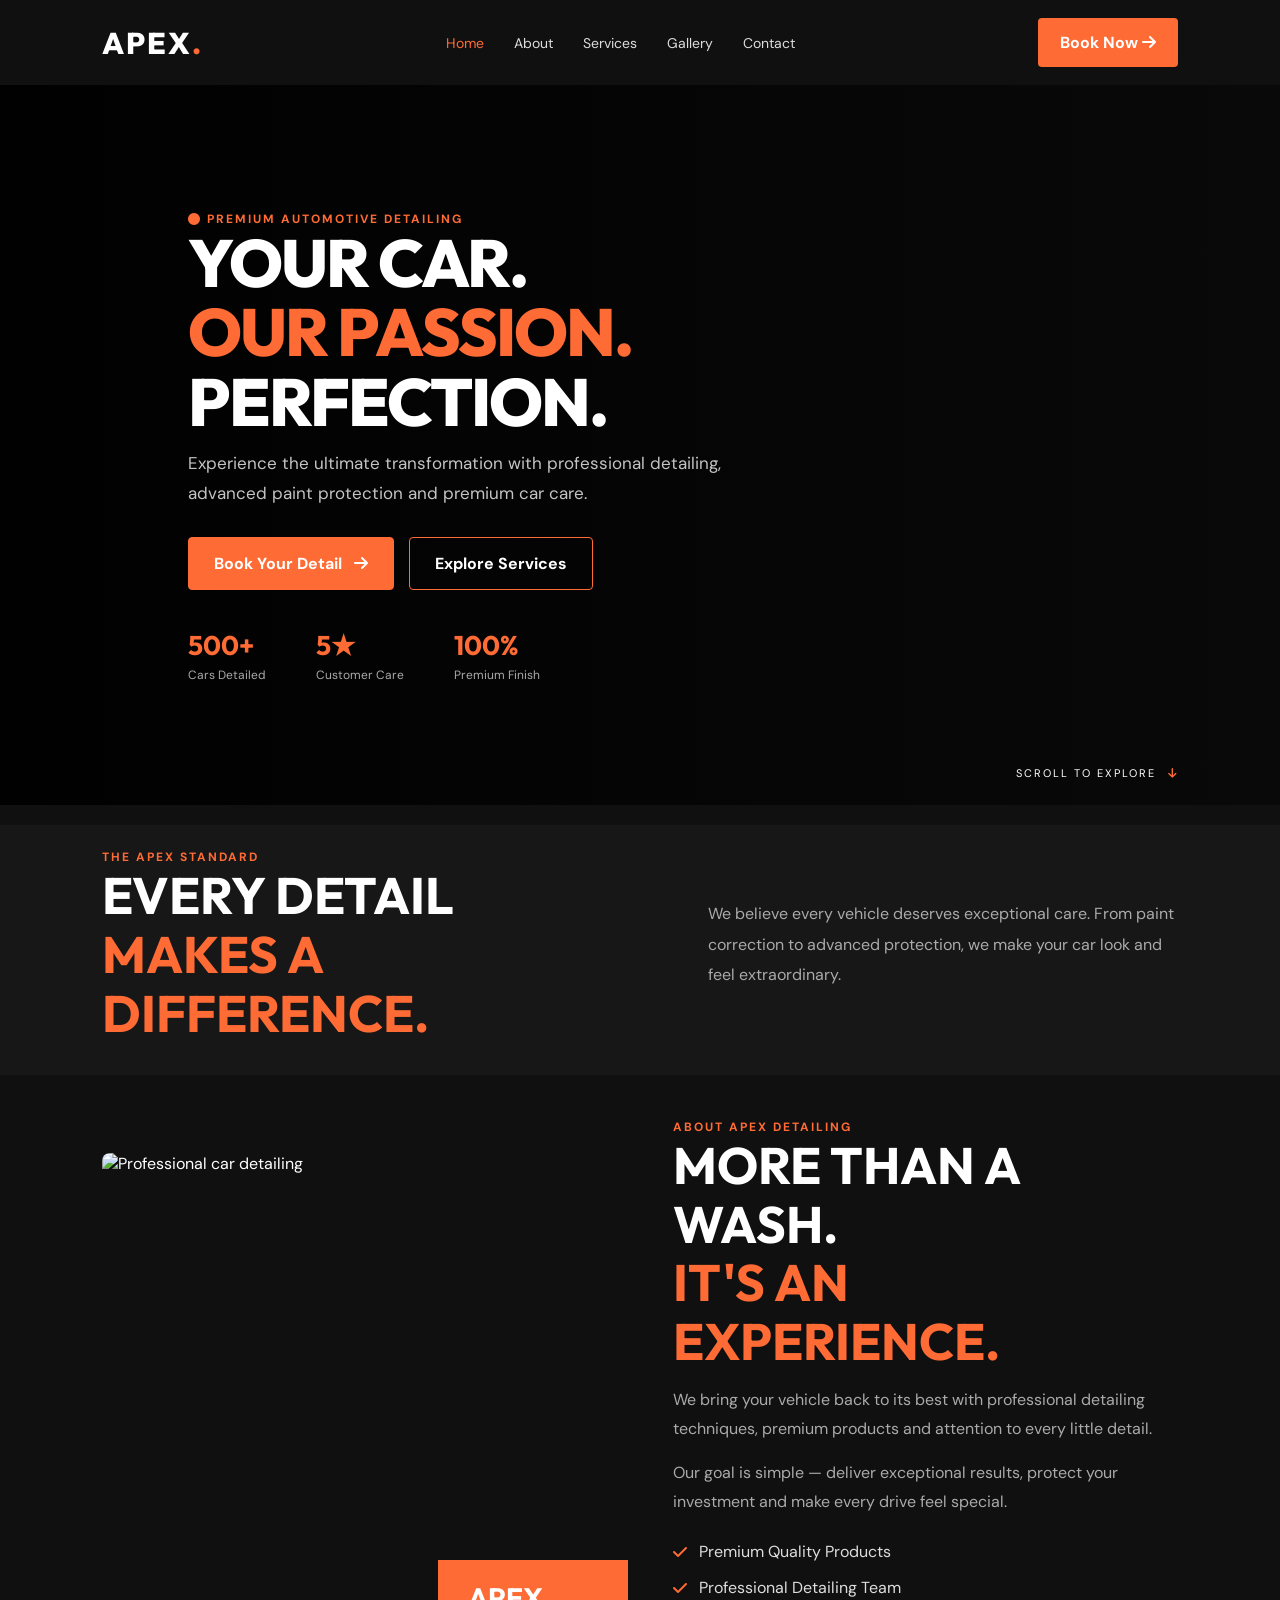
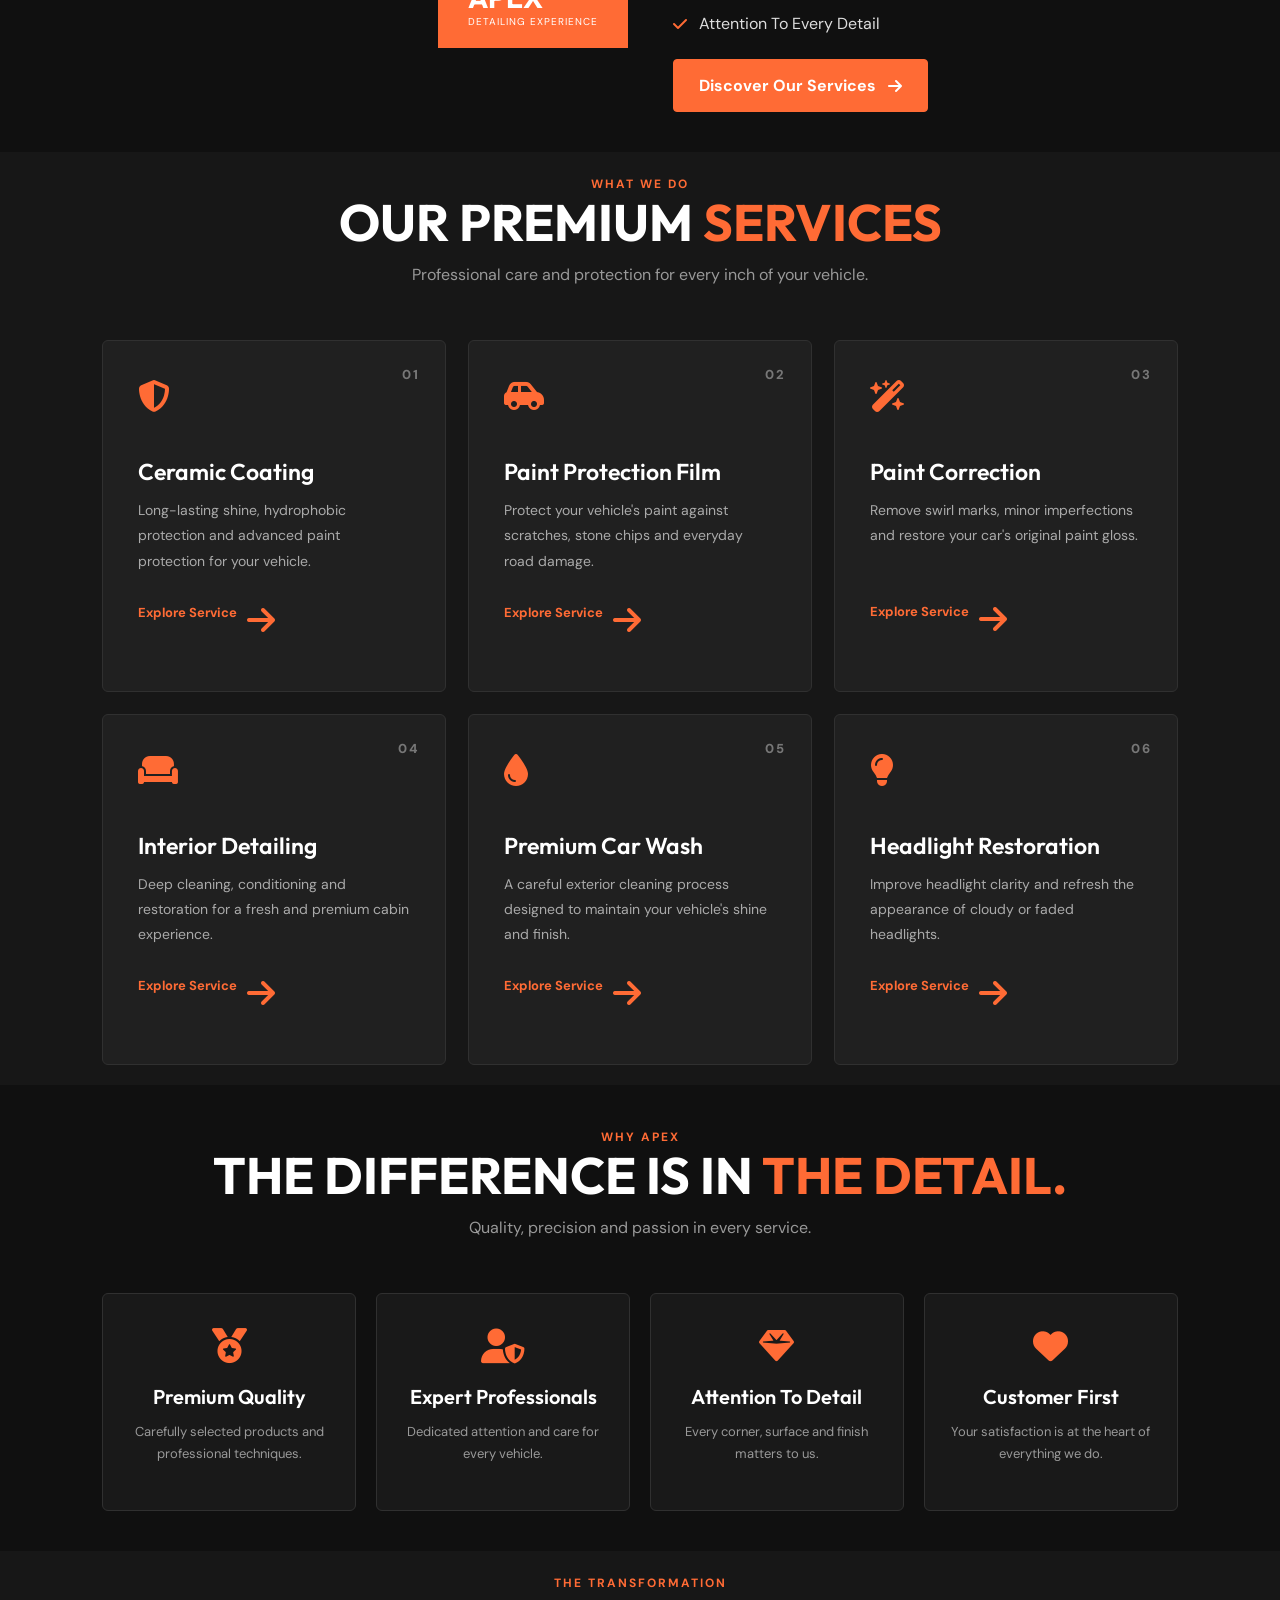
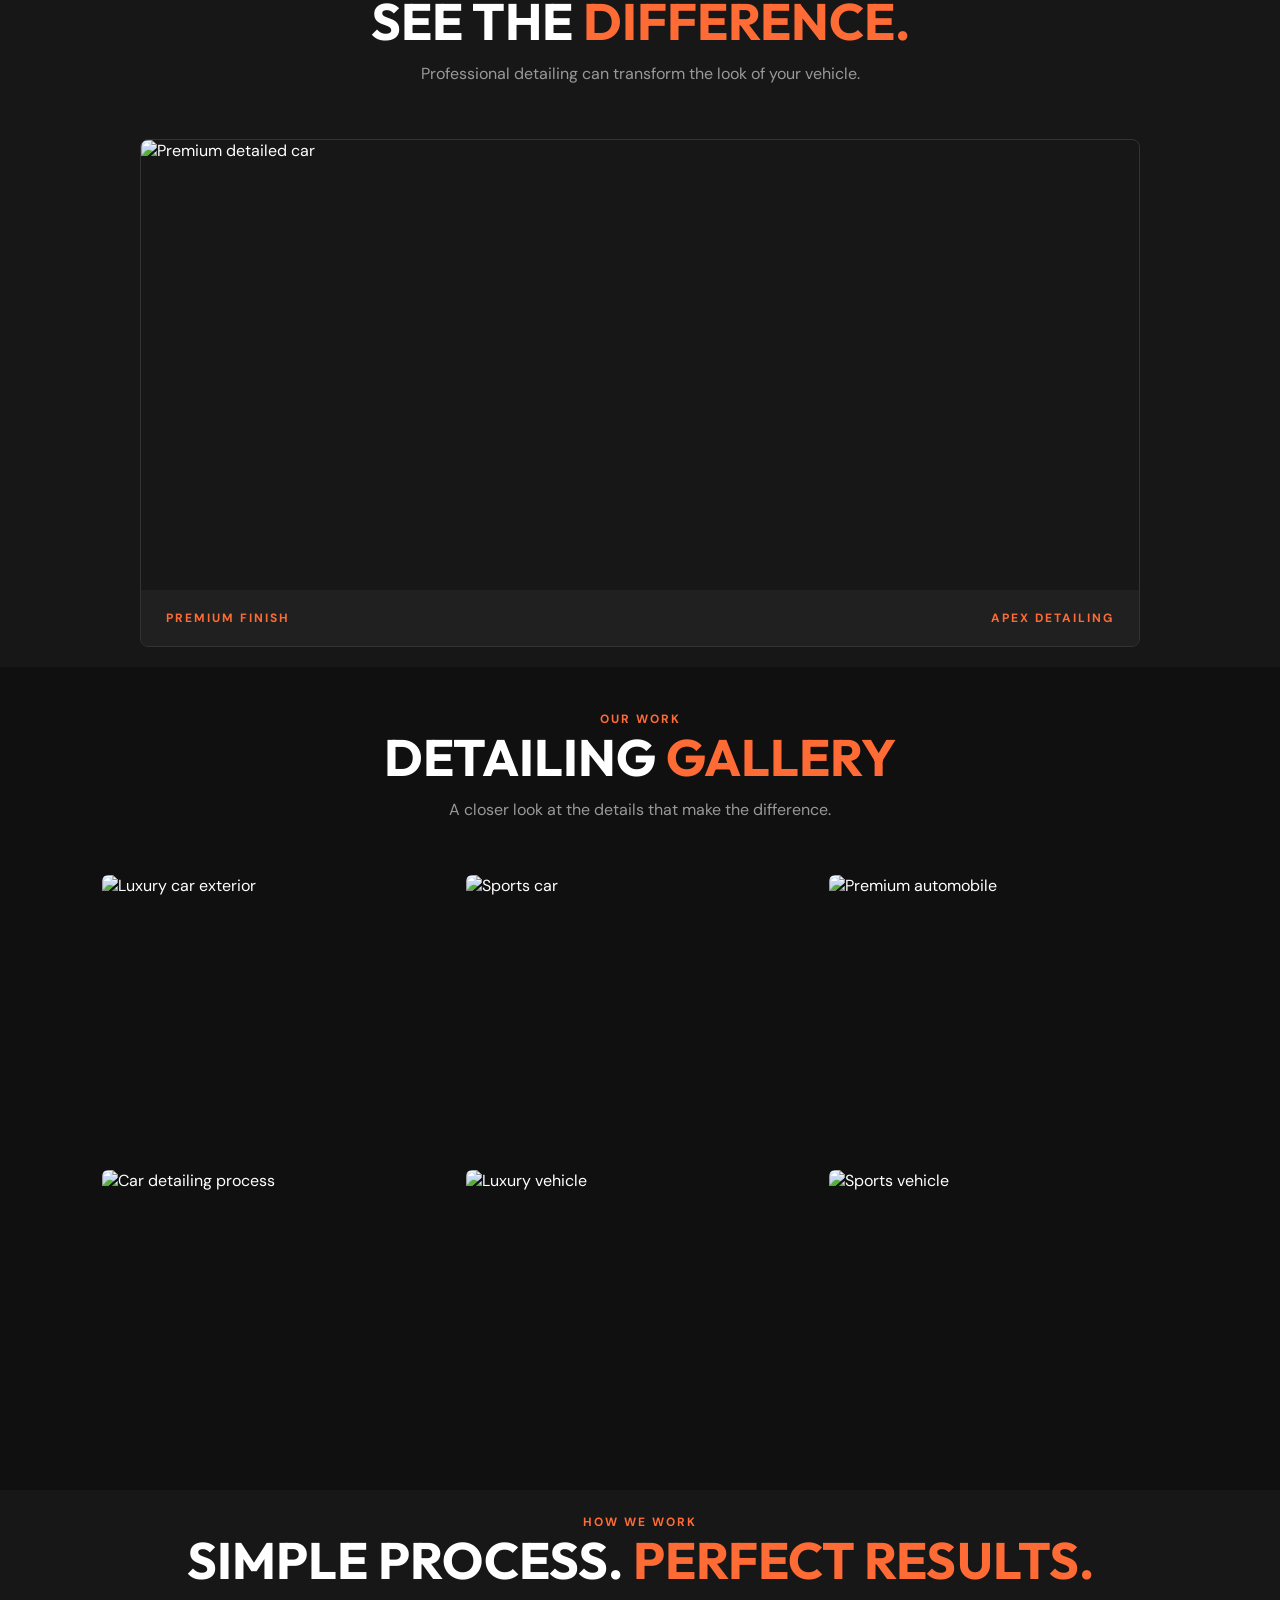
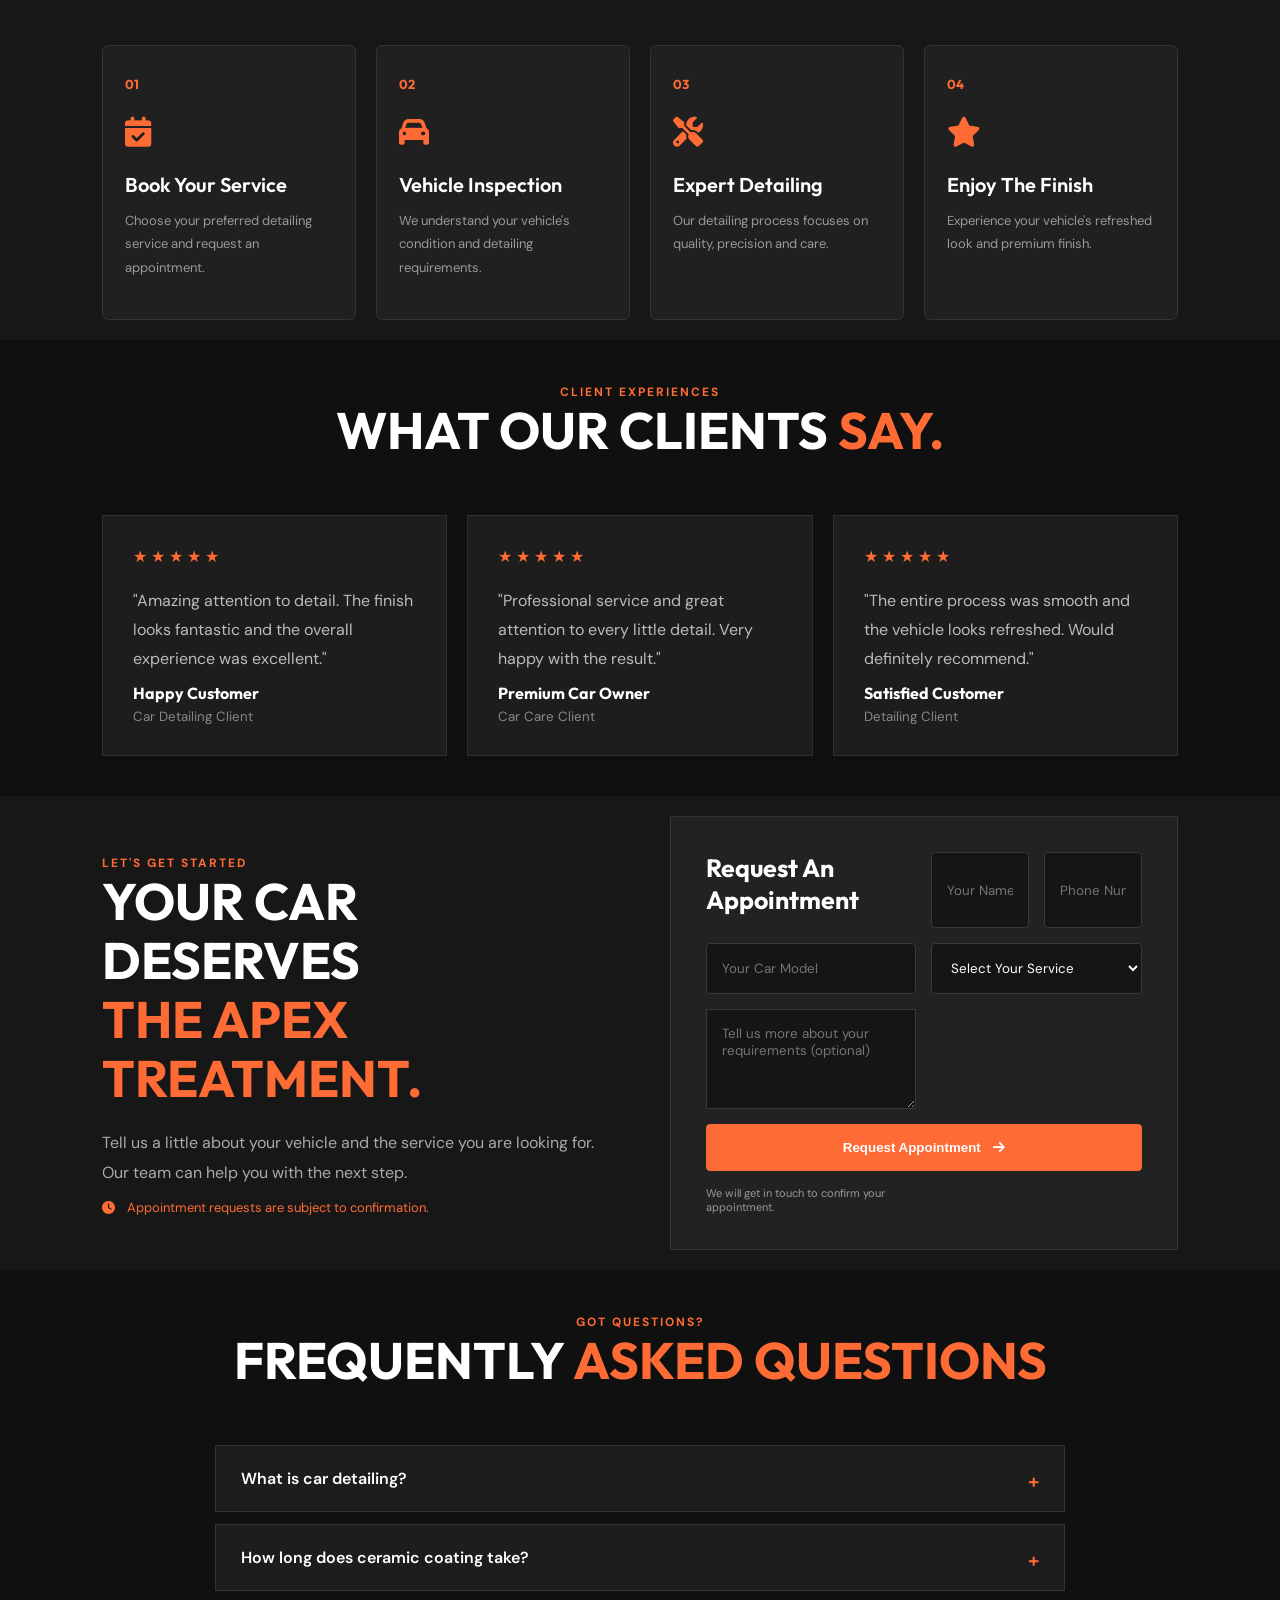
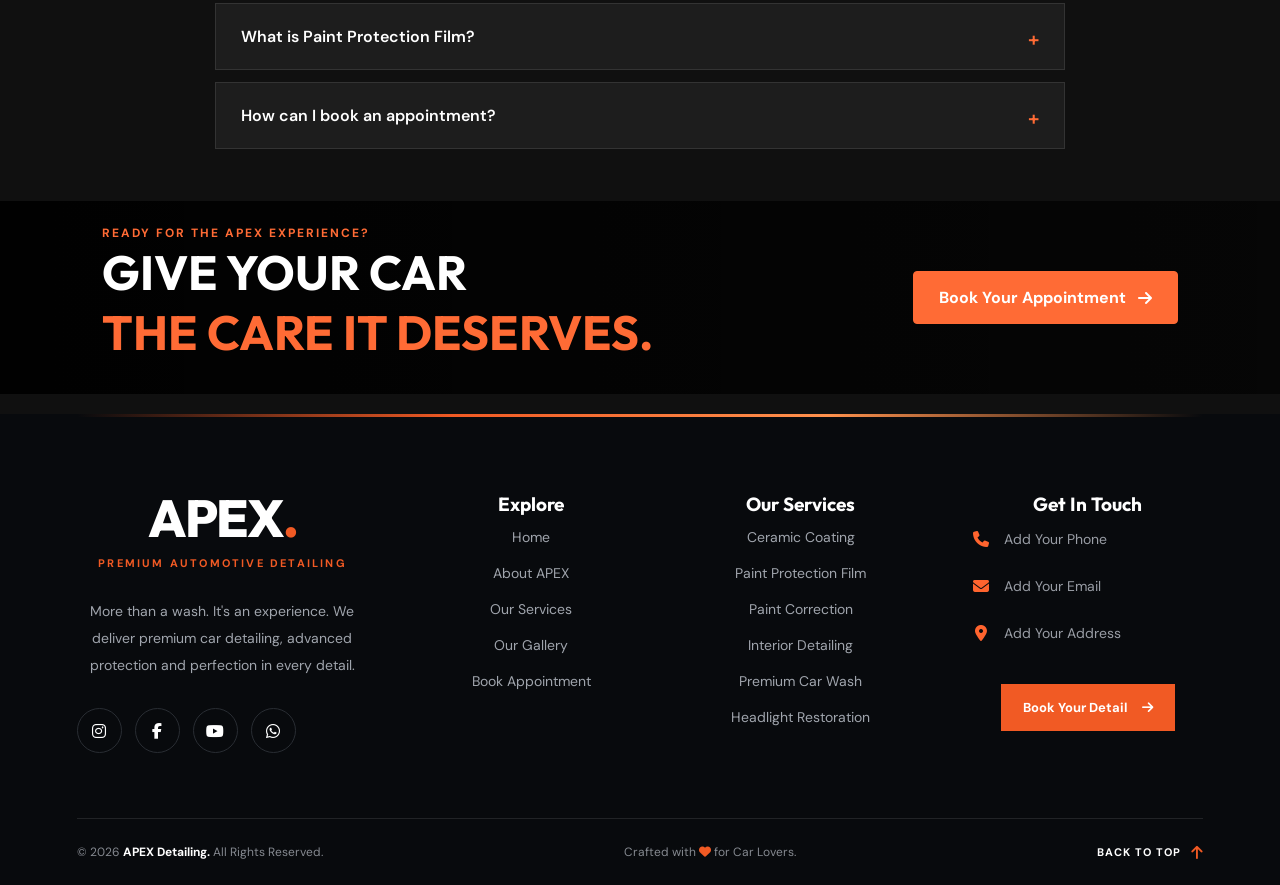
==== commit 76756da9: "update website" ====
--- a/index.html
+++ b/index.html
@@ -783,66 +783,129 @@
 
 
 <!-- FOOTER -->
-<footer id="contact">
-
-    <div class="footer-main">
-
-        <div class="footer-about">
-
-            <a href="#home" class="logo">APEX<span>.</span></a>
-
-            <p>
-                Premium care. Perfect finish. Every time.
-                Experience professional automotive detailing
-                with APEX.
-            </p>
-
-            <div class="social-links">
-                <a href="#" aria-label="Instagram"><i class="fa-brands fa-instagram"></i></a>
-                <a href="#" aria-label="Facebook"><i class="fa-brands fa-facebook-f"></i></a>
-                <a href="#" aria-label="YouTube"><i class="fa-brands fa-youtube"></i></a>
-            </div>
-
-        </div>
-
-
-        <div class="footer-links">
-            <h3>Quick Links</h3>
+
+<!-- PREMIUM APEX FOOTER -->
+<footer class="apex-footer" id="contact">
+
+    <div class="footer-top-line"></div>
+
+    <div class="footer-container">
+
+        <!-- BRAND -->
+        <div class="footer-brand">
+
+            <a href="#home" class="footer-logo">
+                APEX<span>.</span>
+            </a>
+
+            <span class="footer-tagline">
+                PREMIUM AUTOMOTIVE DETAILING
+            </span>
+
+            <p>
+                More than a wash. It's an experience.
+                We deliver premium car detailing, advanced
+                protection and perfection in every detail.
+            </p>
+
+            <div class="footer-socials">
+                <a href="#" aria-label="Instagram">
+                    <i class="fa-brands fa-instagram"></i>
+                </a>
+                <a href="#" aria-label="Facebook">
+                    <i class="fa-brands fa-facebook-f"></i>
+                </a>
+                <a href="#" aria-label="YouTube">
+                    <i class="fa-brands fa-youtube"></i>
+                </a>
+                <a href="#" aria-label="WhatsApp">
+                    <i class="fa-brands fa-whatsapp"></i>
+                </a>
+            </div>
+
+        </div>
+
+
+        <!-- QUICK LINKS -->
+        <div class="footer-column">
+
+            <h3>Explore</h3>
+
             <a href="#home">Home</a>
-            <a href="#about">About Us</a>
-            <a href="#services">Our Services</a>
-            <a href="#gallery">Gallery</a>
-            <a href="#booking">Book Appointment</a>
-        </div>
-
-
-        <div class="footer-links">
+            <a href="about.html">About APEX</a>
+            <a href="services.html">Our Services</a>
+            <a href="gallery.html">Our Gallery</a>
+            <a href="booking.html">Book Appointment</a>
+
+        </div>
+
+
+        <!-- SERVICES -->
+        <div class="footer-column">
+
             <h3>Our Services</h3>
-            <a href="#services">Ceramic Coating</a>
-            <a href="#services">Paint Protection Film</a>
-            <a href="#services">Paint Correction</a>
-            <a href="#services">Interior Detailing</a>
-            <a href="#services">Premium Car Wash</a>
-        </div>
-
-
-        <div class="footer-links">
+
+            <a href="services.html">Ceramic Coating</a>
+            <a href="services.html">Paint Protection Film</a>
+            <a href="services.html">Paint Correction</a>
+            <a href="services.html">Interior Detailing</a>
+            <a href="services.html">Premium Car Wash</a>
+            <a href="services.html">Headlight Restoration</a>
+
+        </div>
+
+
+        <!-- CONTACT -->
+        <div class="footer-column footer-contact">
+
             <h3>Get In Touch</h3>
-            <p><i class="fa-solid fa-phone"></i> Add Your Phone</p>
-            <p><i class="fa-solid fa-envelope"></i> Add Your Email</p>
-            <p><i class="fa-solid fa-location-dot"></i> Add Your Address</p>
-        </div>
-
-    </div>
-
-
+
+            <p>
+                <i class="fa-solid fa-phone"></i>
+                <span>Add Your Phone</span>
+            </p>
+
+            <p>
+                <i class="fa-solid fa-envelope"></i>
+                <span>Add Your Email</span>
+            </p>
+
+            <p>
+                <i class="fa-solid fa-location-dot"></i>
+                <span>Add Your Address</span>
+            </p>
+
+            <a href="booking.html" class="footer-book-btn">
+                Book Your Detail
+                <i class="fa-solid fa-arrow-right"></i>
+            </a>
+
+        </div>
+
+    </div>
+
+
+    <!-- FOOTER BOTTOM -->
     <div class="footer-bottom">
-        <p>© 2026 APEX Detailing. All Rights Reserved.</p>
-        <p>Designed with <span>♥</span> for Car Lovers.</p>
+
+        <p>
+            © 2026 <span>APEX Detailing.</span>
+            All Rights Reserved.
+        </p>
+
+        <p>
+            Crafted with <i class="fa-solid fa-heart"></i>
+            for Car Lovers.
+        </p>
+
+        <a href="#home" class="back-to-top">
+            BACK TO TOP
+            <i class="fa-solid fa-arrow-up"></i>
+        </a>
+
     </div>
 
 </footer>
-
 
 <script src="script.js"></script>
 
--- a/style.css
+++ b/style.css
@@ -2657,3 +2657,524 @@
         grid-column: auto;
     }
 }
+/* Reduce spacing between all sections */
+section {
+  margin-top: 0 !important;
+  margin-bottom: 20px !important;
+  padding-top: 20px !important;
+  padding-bottom: 20px !important;
+}
+
+/* Reduce common container spacing */
+.container,
+.section-container {
+  margin-top: 0 !important;
+  margin-bottom: 0 !important;
+}
+
+/* Reduce heading spacing */
+section h1,
+section h2,
+section h3 {
+  margin-top: 0 !important;
+  margin-bottom: 12px !important;
+}
+
+/* Reduce paragraph spacing */
+section p {
+  margin-bottom: 10px !important;
+}
+
+/* Reduce row and column gaps */
+.row {
+  row-gap: 15px !important;
+}
+
+/* Mobile spacing */
+@media (max-width: 768px) {
+  section {
+    padding-top: 12px !important;
+    padding-bottom: 12px !important;
+    margin-bottom: 8px !important;
+  }
+}
+/* ==============================
+   APEX PREMIUM FOOTER
+============================== */
+
+.apex-footer {
+    background: #090b0e;
+    color: #fff;
+    padding: 0 7% 0;
+    position: relative;
+    overflow: hidden;
+}
+
+.footer-top-line {
+    height: 3px;
+    width: 100%;
+    background: linear-gradient(
+        90deg,
+        transparent,
+        #f15a24,
+        #ff914d,
+        transparent
+    );
+}
+
+.footer-container {
+    max-width: 1400px;
+    margin: auto;
+    padding: 85px 0 70px;
+    display: grid;
+    grid-template-columns: 1.5fr 1fr 1.2fr 1.3fr;
+    gap: 55px;
+}
+
+/* BRAND */
+
+.footer-logo {
+    display: inline-block;
+    color: #fff;
+    text-decoration: none;
+    font-family: 'Outfit', sans-serif;
+    font-size: 43px;
+    font-weight: 800;
+    letter-spacing: -2px;
+}
+
+.footer-logo span {
+    color: #f15a24;
+}
+
+.footer-tagline {
+    display: block;
+    color: #f15a24;
+    font-size: 10px;
+    font-weight: 700;
+    letter-spacing: 2px;
+    margin-top: 4px;
+}
+
+.footer-brand p {
+    color: #999da5;
+    font-size: 14px;
+    line-height: 1.9;
+    margin: 24px 0;
+    max-width: 320px;
+}
+
+/* SOCIAL ICONS */
+
+.footer-socials {
+    display: flex;
+    gap: 12px;
+    margin-top: 28px;
+}
+
+.footer-socials a {
+    width: 42px;
+    height: 42px;
+    border: 1px solid #292d33;
+    border-radius: 50%;
+    display: flex;
+    align-items: center;
+    justify-content: center;
+    color: #fff;
+    text-decoration: none;
+    transition: .3s ease;
+}
+
+.footer-socials a:hover {
+    background: #f15a24;
+    border-color: #f15a24;
+    transform: translateY(-5px);
+}
+
+/* FOOTER COLUMNS */
+
+.footer-column h3 {
+    font-family: 'Outfit', sans-serif;
+    font-size: 19px;
+    font-weight: 700;
+    margin-bottom: 28px;
+    position: relative;
+    padding-bottom: 13px;
+}
+
+.footer-column h3::after {
+    content: "";
+    position: absolute;
+    bottom: 0;
+    left: 0;
+    width: 38px;
+    height: 2px;
+    background: #f15a24;
+}
+
+.footer-column > a:not(.footer-book-btn) {
+    display: block;
+    color: #999da5;
+    text-decoration: none;
+    font-size: 14px;
+    margin-bottom: 17px;
+    transition: .3s ease;
+}
+
+.footer-column > a:not(.footer-book-btn):hover {
+    color: #f15a24;
+    padding-left: 7px;
+}
+
+/* CONTACT */
+
+.footer-contact p {
+    display: flex;
+    align-items: flex-start;
+    gap: 14px;
+    color: #999da5;
+    font-size: 14px;
+    line-height: 1.7;
+    margin-bottom: 20px;
+}
+
+.footer-contact p i {
+    color: #f15a24;
+    font-size: 16px;
+    margin-top: 3px;
+    min-width: 17px;
+}
+
+.footer-book-btn {
+    display: inline-flex;
+    align-items: center;
+    gap: 15px;
+    padding: 14px 20px;
+    background: #f15a24;
+    color: #fff;
+    text-decoration: none;
+    font-size: 13px;
+    font-weight: 700;
+    margin-top: 12px;
+    transition: .3s ease;
+}
+
+.footer-book-btn:hover {
+    background: #fff;
+    color: #f15a24;
+    transform: translateY(-3px);
+}
+
+/* BOTTOM BAR */
+
+.footer-bottom {
+    max-width: 1400px;
+    margin: auto;
+    padding: 25px 0;
+    border-top: 1px solid #24272d;
+    display: flex;
+    justify-content: space-between;
+    align-items: center;
+    gap: 20px;
+    flex-wrap: wrap;
+}
+
+.footer-bottom p {
+    color: #858990;
+    font-size: 12px;
+    margin: 0;
+}
+
+.footer-bottom p span {
+    color: #fff;
+    font-weight: 700;
+}
+
+.footer-bottom p i {
+    color: #f15a24;
+}
+
+.back-to-top {
+    color: #fff;
+    text-decoration: none;
+    font-size: 11px;
+    font-weight: 700;
+    letter-spacing: 1px;
+    display: flex;
+    gap: 10px;
+    align-items: center;
+    transition: .3s;
+}
+
+.back-to-top i {
+    color: #f15a24;
+    font-size: 15px;
+}
+
+.back-to-top:hover {
+    color: #f15a24;
+}
+
+
+/* TABLET */
+
+@media (max-width: 1000px) {
+
+    .footer-container {
+        grid-template-columns: repeat(2, 1fr);
+        gap: 45px;
+        padding: 65px 0;
+    }
+
+}
+
+
+/* MOBILE */
+
+@media (max-width: 600px) {
+
+    .apex-footer {
+        padding: 0 6%;
+    }
+
+    .footer-container {
+        grid-template-columns: 1fr 1fr;
+        gap: 38px 22px;
+        padding: 50px 0;
+    }
+
+    .footer-brand {
+        grid-column: 1 / -1;
+    }
+
+    .footer-brand p {
+        max-width: 100%;
+    }
+
+    .footer-logo {
+        font-size: 36px;
+    }
+
+    .footer-column h3 {
+        font-size: 16px;
+        margin-bottom: 22px;
+    }
+
+    .footer-column > a:not(.footer-book-btn) {
+        font-size: 12px;
+        line-height: 1.6;
+        margin-bottom: 14px;
+    }
+
+    .footer-contact p {
+        font-size: 12px;
+        gap: 8px;
+    }
+
+    .footer-book-btn {
+        font-size: 11px;
+        padding: 12px 13px;
+        gap: 8px;
+    }
+
+    .footer-bottom {
+        flex-direction: column;
+        text-align: center;
+        padding: 22px 0;
+        gap: 15px;
+    }
+
+}
+
+/* ===== APEX FOOTER FINAL REFINEMENT ===== */
+
+.apex-footer {
+    background: #080a0d;
+    padding: 0 6% ;
+}
+
+.footer-container {
+    max-width: 1380px;
+    padding: 75px 0 65px;
+    grid-template-columns: 1.35fr 0.85fr 1.1fr 1fr;
+    gap: 45px;
+    align-items: start;
+}
+
+/* Brand */
+
+.footer-brand {
+    padding-right: 20px;
+}
+
+.footer-logo {
+    font-size: 52px;
+    line-height: 1;
+    letter-spacing: -2px;
+}
+
+.footer-tagline {
+    font-size: 11px;
+    letter-spacing: 2.2px;
+    margin-top: 12px;
+}
+
+.footer-brand p {
+    font-size: 14px;
+    line-height: 1.9;
+    color: #a0a5ad;
+    margin-top: 28px;
+}
+
+/* Headings */
+
+.footer-column h3 {
+    font-size: 19px;
+    margin-bottom: 30px;
+}
+
+.footer-column h3::after {
+    width: 45px;
+    height: 2px;
+}
+
+/* Links */
+
+.footer-column > a:not(.footer-book-btn) {
+    font-size: 14px;
+    color: #a0a5ad;
+    margin-bottom: 18px;
+}
+
+/* Social icons */
+
+.footer-socials {
+    gap: 13px;
+    margin-top: 30px;
+}
+
+.footer-socials a {
+    width: 45px;
+    height: 45px;
+    font-size: 16px;
+}
+
+/* Contact */
+
+.footer-contact p {
+    font-size: 14px;
+    margin-bottom: 23px;
+    line-height: 1.7;
+}
+
+.footer-contact p i {
+    color: #ff642e;
+}
+
+.footer-book-btn {
+    margin-top: 15px;
+    padding: 15px 22px;
+    font-size: 13px;
+}
+
+/* Bottom */
+
+.footer-bottom {
+    max-width: 1380px;
+    padding: 25px 0;
+    border-top: 1px solid rgba(255,255,255,0.10);
+}
+
+/* Tablet */
+
+@media(max-width: 1000px) {
+    .footer-container {
+        grid-template-columns: repeat(2, 1fr);
+        gap: 45px 35px;
+    }
+}
+
+/* Mobile */
+
+@media(max-width: 600px) {
+    .apex-footer {
+        padding: 0 6%;
+    }
+
+    .footer-container {
+        grid-template-columns: repeat(2, minmax(0, 1fr));
+        gap: 38px 20px;
+        padding: 50px 0;
+    }
+
+    .footer-brand {
+        grid-column: 1 / -1;
+        padding-right: 0;
+    }
+
+    .footer-logo {
+        font-size: 42px;
+    }
+
+    .footer-column h3 {
+        font-size: 16px;
+    }
+
+    .footer-column > a:not(.footer-book-btn) {
+        font-size: 12px;
+    }
+
+    .footer-contact p {
+        font-size: 12px;
+    }
+
+    .footer-bottom {
+        flex-direction: column;
+        text-align: center;
+    }
+}
+
+/* Footer heading underline alignment */
+
+.footer-column h3 {
+    position: relative;
+    padding-bottom: 16px;
+    margin-bottom: 28px;
+}
+
+.footer-column h3::after {
+    content: "";
+    position: absolute;
+    left: 0;
+    bottom: 0;
+    width: 45px;
+    height: 2px;
+    background: #ff642e;
+}
+
+/* Remove any previous decorative line */
+.footer-column h3::before {
+    display: none;
+}
+
+/* Footer heading lines */
+
+.footer-column h3 {
+    display: block !important;
+    position: relative;
+    margin-bottom: 12px !important;
+    padding-bottom: 0 !important;
+}
+
+.footer-column h3::after {
+    display: none !important;
+}
+
+.footer-heading-line {
+    display: block !important;
+    width: 45px;
+    height: 3px;
+    background: #ff642e;
+    margin-bottom: 30px;
+    border-radius: 2px;
+}
